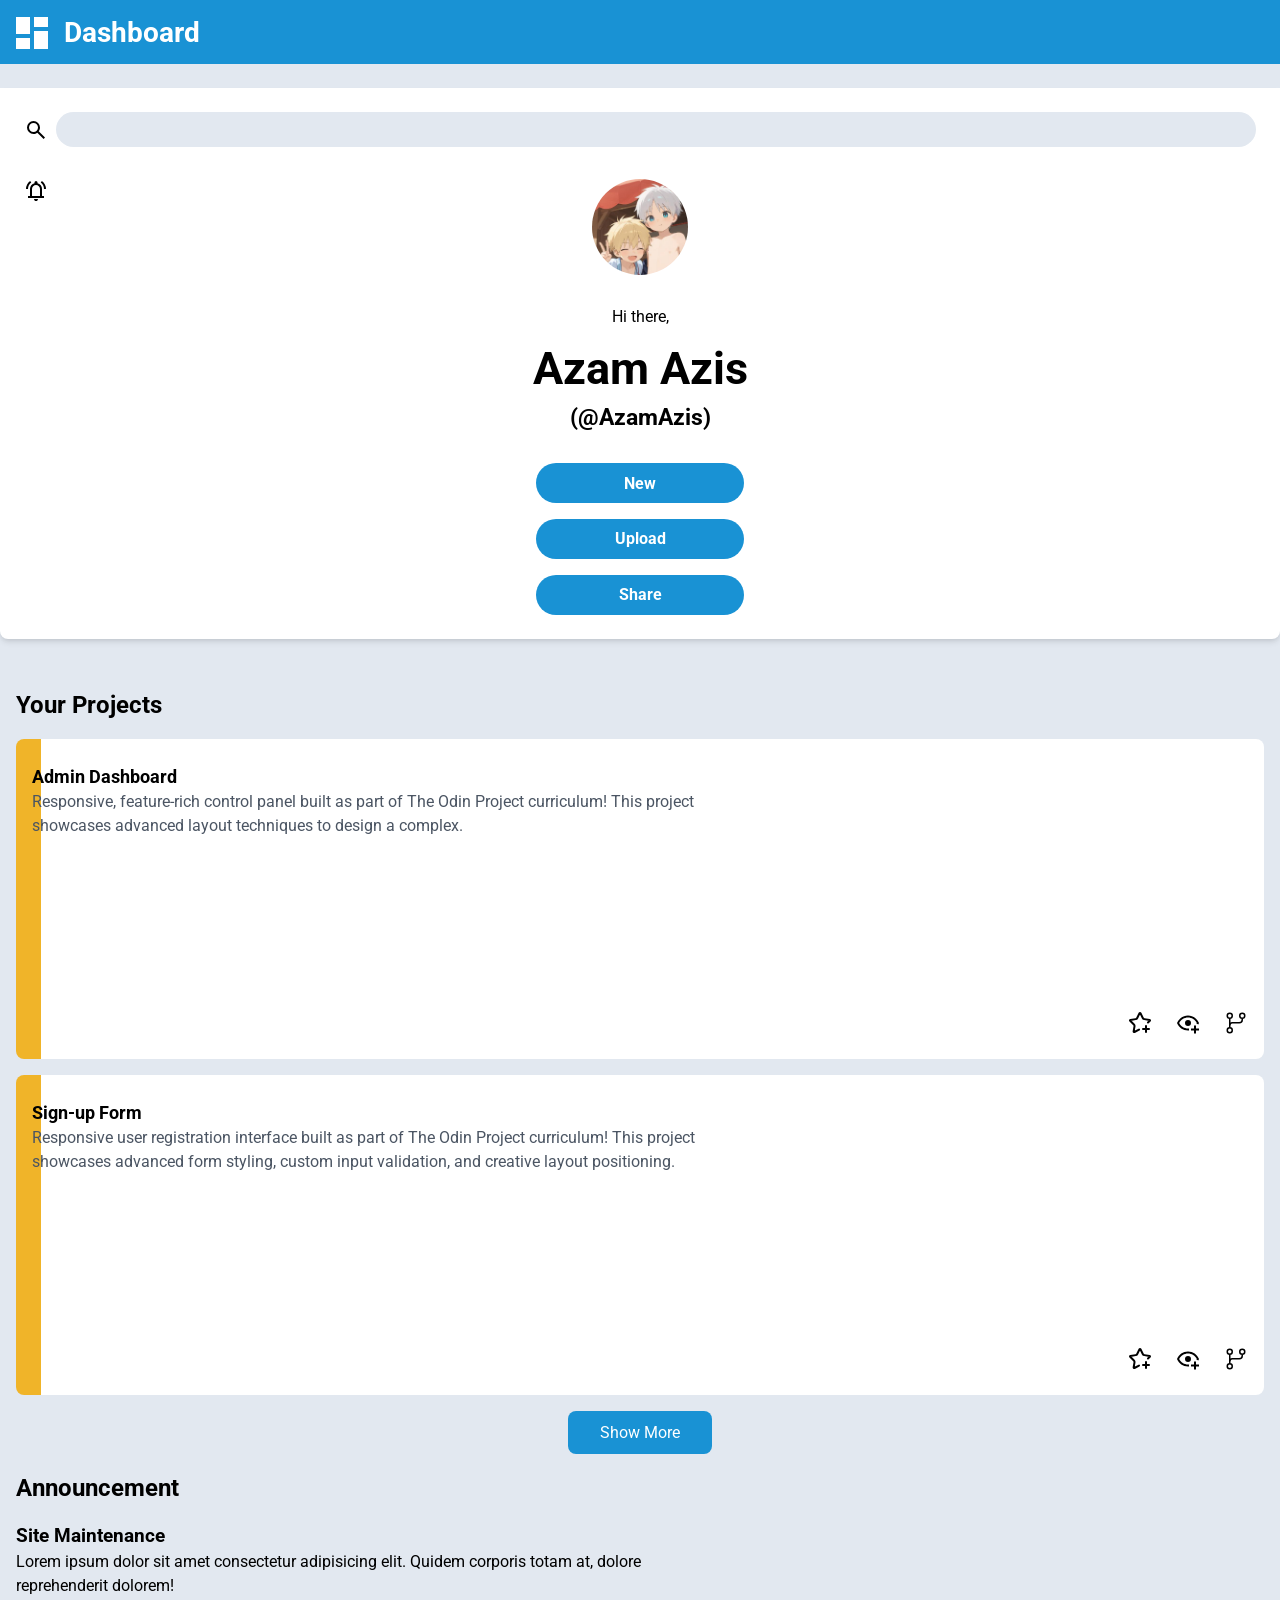
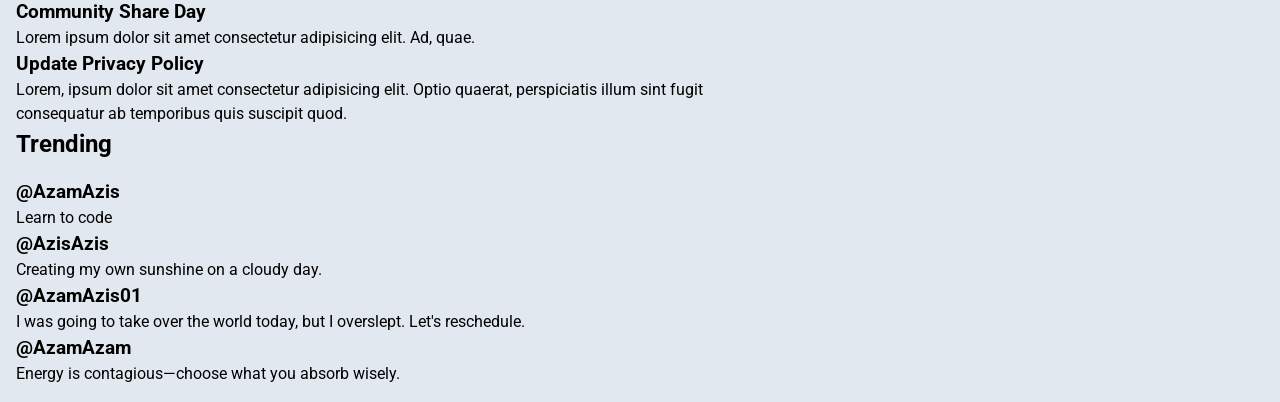
==== index.html @ 78038185 "add some styles to icons" ====
<!DOCTYPE html>
<html lang="en">
<head>
	<meta charset="UTF-8">
	<meta name="viewport" content="width=device-width, initial-scale=1.0" />
	<meta name="robots" content="noindex, nofollow">
	<meta name="application-name" content="Admin Dashboard" lang="en">
	<meta name="apple-mobile-web-app-title" content="AD" />
	<meta name="description" content="This is the solution to The Odin Project's Admin Dashboard" />
	<meta name="twitter:title" content="Admin Dashboard" />
	<meta name="twitter:description" content="This is the solution to The Odin Project's Admin Dashboard" />
	<meta name="twitter:image" content="" />
	<meta name="twitter:card" content="summary_large_image">
	<meta property="og:type" content="website" />
	<meta property="og:url" content="">
	<meta property="og:title" content="Admin Dashboard"/>
	<meta property="og:description" content="This is the solution to The Odin Project's Admin Dashboard" />
	<meta property="og:image" content="" />
	<meta property="og:image:height" content="600" />
	<meta property="og:image:width" content="1200" />
	<link rel="icon" type="image/png" href="assets/logo/favicon-96x96.png?v=1" sizes="96x96" />
	<link rel="icon" type="image/svg+xml" href="assets/logo/favicon.svg?v=1" />
	<link rel="shortcut icon" href="assets/logo/favicon.ico?v=1" />
	<link rel="apple-touch-icon" sizes="180x180" href="assets/logo/apple-touch-icon.png" />
	<link rel="manifest" href="assets/logo/site.webmanifest" />
	<link rel="stylesheet" href="assets/css/styles.css">
	<script src="assets/js/script.js" defer></script>
</head>
<body>
	<div class="sidebar-opener">
		<button
			class="btn dashboard"
			type="button"
			aria-label="dashboard switch"
			aria-description="Click this button to open the dashboard menu. Click again to close."
		>
		<div class="btn square-container" type="button">
			<div class="square" aria-hidden="true"></div>
			<div class="square" aria-hidden="true"></div>
			<div class="square" aria-hidden="true"></div>
			<div class="square" aria-hidden="true"></div>
		</div>
			<h2 class="__title">Dashboard</h2>
		</button>
	</div>
	<aside class="sidebar">
		<nav class="nav-container">
			<ul class="navigation" aria-label="navigation menu">
				<li class="menu"><a class="__link" href="/">Home</a></li>
				<li class="menu"><a class="__link" href="/">Profile</a></li>
				<li class="menu"><a class="__link" href="/">Messages</a></li>
				<li class="menu"><a class="__link" href="/">History</a></li>
				<li class="menu"><a class="__link" href="/">Tasks</a></li>
				<li class="menu"><a class="__link" href="/">Communities</a></li>
			</ul>
			<ul class="permission" aria-label="permission settings">
				<li class="menu"><a class="__link" href="/">Settings</a></li>
				<li class="menu"><a class="__link" href="/">Support</a></li>
				<li class="menu"><a class="__link" href="/">Privacy</a></li>
			</ul>
		</nav>
	</aside>
	<header class="header-container">
		<search class="search">
			<form class="__container" action="#" method="get">
				<button class="btn __btn" type="submit">
					<img class="__icon" src="assets/img/search.svg" alt="Search button" />
				</button>
				<input class="__box" type="search" inputmode="search" spellcheck="false" />
				<button class="btn __delete" type="button">
					<img
						class="__icon"
						src="assets/img/close.svg"
						alt="Delete search keywords button"
					>
				</button>
			</form>
		</search>
		<button class="btn notification" type="button">
			<img
				class="__icon"
				src="assets/img/notification.svg"
				alt="notification"
			/>
		</button>
		<div class="profile">
			<img
				class="__picture"
				src="assets/img/profile-picture.jpg"
				alt="Profile"
			/>
			<p class="__name">
				<a
					class="__link"
					href="https://github.com/AzamAzis"
					rel="noopener noreferrer"
					target="_blank"
				>
					Azam Azis
				</a>
			</p>
		</div>
		<div class="user">
			<img class="__picture" src="assets/img/profile-picture.jpg" alt="Profile" />
			<div class="__greeting">
				<p class="__para">Hi there,</p>
				<h1 class="name __name">Azam Azis <span class="__username">(@AzamAzis)</span></h1>
			</div>
			<button class="btn __btn" type="button">New</button>
			<button class="btn __btn" type="button">Upload</button>
			<button class="btn __btn" type="button">Share</button>
		</div>
	</header>
	<main class="main-container">
		<h2 class="title">Your Projects</h2>
		<ul class="projects">
			<li class="__card">
				<h3 class="__title">Admin Dashboard</h3>
				<p class="__introduction">
					Responsive, feature-rich control panel built as part of The Odin Project
					curriculum! This project showcases advanced layout techniques to design a
					complex.
				</p>
				<div class="icons">
					<button class="btn __icon favorite" type="button">
						<img
							class="icon star-plus"
							src="assets/img/star-plus.svg"
							alt="Add to favorite."
						/>
					</button>
					<button class="btn __icon watch-list" type="button">
						<img class="icon eye-plus" src="assets/img/eye-plus.svg" alt="Watch list." />
					</button>
					<button class="btn __icon" type="button">
						<img class="icon" src="assets/img/git-branch.svg" alt="Git branch." />
					</button>
				</div>
			</li>
			<li class="__card">
				<h3 class="__title">Sign-up Form</h3>
				<p class="__introduction">
					Responsive user registration interface built as part of The Odin Project
					curriculum! This project showcases advanced form styling, custom input
					validation, and creative layout positioning.
				</p>
				<div class="icons">
					<button class="btn __icon favorite" type="button" aria-label="Add to favorite.">
						<img
							class="icon star-plus"
							src="assets/img/star-plus.svg"
							alt="Add to favorite."
						/>
					</button>
					<button class="btn __icon watch-list" type="button">
						<img class="icon eye-plus" src="assets/img/eye-plus.svg" alt="Watch list." />
					</button>
					<button class="btn __icon" type="button">
						<img class="icon" src="assets/img/git-branch.svg" alt="Git branch." />
					</button>
				</div>
			</li>
			<li class="__card">
				<h3 class="__title">Calculator</h3>
				<p class="__introduction">
					A fully functional, interactive web calculator built as part of The Odin Project
					curriculum! This project showcases dynamic state management, event handling,
					and real-time DOM updates
				</p>
				<div class="icons">
					<button class="btn __icon favorite" type="button" aria-label="Add to favorite.">
						<img
							class="icon star-plus"
							src="assets/img/star-plus.svg"
							alt="Add to favorite."
						/>
					</button>
					<button class="btn __icon watch-list" type="button">
						<img class="icon eye-plus" src="assets/img/eye-plus.svg" alt="Watch list." />
					</button>
					<button class="btn __icon" type="button">
						<img class="icon" src="assets/img/git-branch.svg" alt="Git branch." />
					</button>
				</div>
			</li>
			<li class="__card">
				<h3 class="__title">Rock Paper Scissors</h3>
				<p class="__introduction">
					a classic hand game brought to life with interactive JavaScript! This project
					is a beginner-friendly web application designed to demonstrate fundamental
					programming concepts through a fun, nostalgic game.
				</p>
				<div class="icons">
					<button class="btn __icon favorite" type="button" aria-label="Add to favorite.">
						<img
							class="icon star-plus"
							src="assets/img/star-plus.svg"
							alt="Add to favorite."
						/>
					</button>
					<button class="btn __icon watch-list" type="button">
						<img class="icon eye-plus" src="assets/img/eye-plus.svg" alt="Watch list." />
					</button>
					<button class="btn __icon" type="button">
						<img class="icon" src="assets/img/git-branch.svg" alt="Git branch." />
					</button>
				</div>
			</li>
			<li class="__card">
				<h3 class="__title">Recipes</h3>
				<p class="__introduction">
					This project showcases foundational HTML and CSS skills by creating a clean,
					multi-page recipe website.
				</p>
				<div class="icons">
					<button class="btn __icon favorite" type="button" aria-label="Add to favorite.">
						<img
							class="icon star-plus"
							src="assets/img/star-plus.svg"
							alt="Add to favorite."
						/>
					</button>
					<button class="btn __icon watch-list" type="button">
						<img class="icon eye-plus" src="assets/img/eye-plus.svg" alt="Watch list." />
					</button>
					<button class="btn __icon" type="button">
						<img class="icon" src="assets/img/git-branch.svg" alt="Git branch." />
					</button>
				</div>
			</li>
			<li class="__card">
				<h3 class="__title">Landing Page</h3>
				<p class="__introduction">
					This project showcases foundational HTML and CSS skills by creating a clean
					landing page.
				</p>
				<div class="icons">
					<button class="btn __icon favorite" type="button" aria-label="Add to favorite.">
						<img
							class="icon star-plus"
							src="assets/img/star-plus.svg"
							alt="Add to favorite."
						/>
					</button>
					<button class="btn __icon watch-list" type="button">
						<img class="icon eye-plus" src="assets/img/eye-plus.svg" alt="Watch list." />
					</button>
					<button class="btn __icon" type="button">
						<img class="icon" src="assets/img/git-branch.svg" alt="Git branch." />
					</button>
				</div>
			</li>
		</ul>
		<button class="btn show-more show-project" type="button">Show More</button>
		<h2 class="title">Announcement</h2>
		<ul class="announcements-container">
			<li class="announcement">
				<h3 class="announcement__title">Site Maintenance</h3>
				<p class="announcement__detail">
					Lorem ipsum dolor sit amet consectetur adipisicing elit. Quidem corporis totam
					at, dolore reprehenderit dolorem!
				</p>
			</li>
			<li class="announcement">
				<h3 class="announcement__title">Community Share Day</h3>
				<p class="announcement__detail">
					Lorem ipsum dolor sit amet consectetur adipisicing elit. Ad, quae.
				</p>
			</li>
			<li class="announcement">
				<h3 class="announcement__title">Update Privacy Policy</h3>
				<p class="announcement__detail">
					Lorem, ipsum dolor sit amet consectetur adipisicing elit. Optio quaerat,
					perspiciatis illum sint fugit consequatur ab temporibus quis suscipit quod.
				</p>
			</li>
		</ul>
		<h2 class="title">Trending</h2>
		<ul class="trends-container">
			<li class="trend">
				<h3 class="username">
					<a
						href="https://github.com/AzamAzis"
						rel="noopener noreferrer"
						target="_blank"
					>
						@AzamAzis
					</a>
				</h3>
				<p class="status">Learn to code</p>
			</li>
			<li class="trend">
				<h3 class="username"><a href="/">@AzisAzis</a></h3>
				<p class="status">Creating my own sunshine on a cloudy day.</p>
			</li>
			<li class="trend">
				<h3 class="username">
					<a
						href="https://x.com/AzamAzis01"
						rel="noopener noreferrer"
						target="_blank"
					>
						@AzamAzis01
					</a>
				</h3>
				<p class="status">
					I was going to take over the world today, but I overslept. Let's reschedule.
				</p>
			</li>
			<li class="trend">
				<h3 class="username"><a href="/">@AzamAzam</a></h3>
				<p class="status">Energy is contagious—choose what you absorb wisely.</p>
			</li>
		</ul>
	</main>
</body>
</html>
---- assets/css/styles.css ----
@import "reset.css";

body {
	position: relative;
	background-color: var(--clr-background);
	min-height: 100dvh;
	font: var(--fs-base) / 1.5 "Roboto", sans-serif;
	color: var(--clr-text-main);

	&.__open {
		overflow: hidden;
	}
}

.btn {
	font-size: 1rem;
}

.btn:focus-visible {
	outline: 1px solid var(--clr-primary);
}

/* ||ICONS */
.icons {
	display: flex;
	gap: var(--space-lg);
	justify-content: flex-end;
	margin-block-start: var(--space-xl);
}

.__icon {
	min-height: var(--space-lg);
	min-width: var(--space-lg);
}

/* ||Dashboard Menu Opener */
.square-container {
	display: grid;
	gap: var(--space-xs);
	grid-template-areas:
		"square_1 square_2"
		"square_1 square_2"
		"square_1 square_3"
		"square_4 square_3"
		"square_4 square_3"
	;
	height: var(--space-xl);
	width: var(--space-xl);
}

.square {
	background-color: var(--clr-surface);

	&:nth-child(1) {
		grid-area: square_1;
	}

	&:nth-child(2) {
		grid-area: square_2;
	}

&:nth-child(3) {
		grid-area: square_3;
	}

	&:nth-child(4) {
		grid-area: square_4;
	}
}

/* ||SIDEBAR */
.sidebar-opener {
	position: relative;
	z-index: 99;
	background-color: var(--clr-primary);
	height: calc(var(--space-xl) * 2);
	padding: var(--space-md);
}

.sidebar {
	position: absolute;
	z-index: 9;
	background-color: var(--clr-primary);
	height: 100dvh;
	padding-block: calc(var(--space-xl) * 1.15) 0;
	padding-inline: var(--space-lg);
	width: 100%;
	transform: translateY(-100%);
	visibility: hidden;
	will-change: transform, visibility;
	transition: all 0.5s ease-in;

	&.__open {
		transform: translateY(0);
		visibility: visible;
	}
}

.menu__link {
	color: var(--clr-text-light);
	font-weight: bold;
}

.dashboard {
	display: flex;
	align-items: center;
	gap: var(--space-md);

	&:focus-visible {
		outline: 1px dashed var(--clr-surface);
		outline-offset: var(--space-xs);
	}

	& .__title {
	color: var(--clr-text-light);
	font-size: clamp(var(--fs-md), calc(0.898rem + 1.136vw), var(--fs-xl));
	user-select: none;
	cursor: pointer;
}
}

.menu {
	position: relative;
	padding-block: 0.25rem;
	padding-inline: calc(var(--space-xl) * 1.5) 0;
	user-select: none;
	cursor: pointer;

	&:not(:last-child) {
		margin-block-end: var(--space-sm);
	}

	&::before {
		content: "";
		position: absolute;
		inset-inline-start: 0;
		inset-block-start: 50%;
		display: block;
		background-position: center;
		background-repeat: no-repeat;
		background-size: 95%;
		height: clamp(1.25rem, calc(0.909rem + 1.705vw), 1.563rem);
		width: clamp(1.25rem, calc(0.909rem + 1.705vw), 1.563rem);
		transform: translateY(-50%);
	}

	& .__link {
		color: var(--clr-text-light);
		font-size: clamp(var(--fs-md), calc(0.989rem + 0.682vw), var(--fs-lg));
	}
}



.menu,
.btn {
	-webkit-tap-highlight-color: transparent;
}

.navigation {
	margin-block-end: calc(var(--space-xl) * 1.15);

	& .menu:nth-child(1)::before {
		background-image: url("../img/home.svg");
	}

	& .menu:nth-child(2)::before {
		background-image: url("../img/profile.svg");
	}

	& .menu:nth-child(3)::before {
		background-image: url("../img/messages.svg");
	}

	& .menu:nth-child(4)::before {
		background-image: url("../img/history.svg");
	}

	& .menu:nth-child(5)::before {
		background-image: url("../img/tasks.svg");
	}

	& .menu:nth-child(6)::before {
		background-image: url("../img/communities.svg");
	}
}

.permission {
	& .menu:nth-child(1)::before {
		background-image: url("../img/settings.svg");
	}

	& .menu:nth-child(2)::before {
		background-image: url("../img/support.svg");
	}

	& .menu:nth-child(3)::before {
		background-image: url("../img/privacy.svg");
	}
}

/* ||HEADER */
.header-container {
	background-color: var(--clr-surface);
	border-end-end-radius: var(--radius-sm);
	border-end-start-radius: var(--radius-sm);
	margin-block: var(--space-lg) var(--space-xl);
	padding: var(--space-lg);
	box-shadow: var(--shadow-card);
}

.search {
	margin-block-end: var(--space-xl);
	& .__container {
		position: relative;
		display: flex;
		align-items: center;
		gap: var(--space-sm);
	}

	& .__btn:focus-visible {
		border-radius: 50%;
		outline: 1px dashed var(--clr-primary);
		outline-offset: var(--space-xs);
	}

	& .__delete {
		position: absolute;
		inset-inline-end: 0;
		inset-block-start: 50%;
		margin-inline-end: var(--space-md);
		opacity: 0;
		transform: translateY(-50%);
		will-change: opacity;
		transition: opacity 0.2s ease-in;
	}

	& .__delete:focus-visible {
		border-radius: 50%;
		opacity: 1;
		outline: 1px dashed var(--clr-primary);
		outline-offset: var(--space-xs);
	}

	& .__box {
		background-color: var(--clr-search-bg);
		border: none;
		border-radius: 3.13rem;
		padding-block: var(--space-sm);
		padding-inline: var(--space-md) calc(var(--space-xl) * 1.25);
		width: 100%;
		font: var(--fs-base) / 0.5rem "Roboto", sans-serif;
	}

	& .__box::-webkit-search-cancel-button {
		display: none;
	}

	& .__box:focus-visible {
		outline: 1px solid var(--clr-primary);
	}

	& .__visible {
		opacity: 1;
	}
}

.notification {
	position: absolute;
	inset: auto;
}

.notification:focus-visible {
	border-radius: 50%;
	outline-offset: var(--space-xs);
	outline-style: dashed;
}

.profile {
	display: none;
}

.user {
	display: grid;
	gap: var(--space-md);
	grid-auto-flow: row;
	grid-auto-rows: min-content;
	grid-template-columns: 1fr;
	justify-items: center;

	& .__picture {
		border-radius: 50%;
		height: calc(var(--space-xl) * 3);
		margin-block-end: var(--space-md);
		width: calc(var(--space-xl) * 3);
	}

	& .__greeting {
		margin-block-end: var(--space-md);
		line-height: 1.2;
	}

	& .__para,
	& .__name {
		text-align: center;
	}

	& .__name {
		margin-block-start: var(--space-md);
		font-size: clamp(1.50rem, calc(1.023rem + 2.386vw), 2.81rem);
	}

	& .__username {
		display: block;
		margin-block-start: var(--space-sm);
		font-size: clamp(0.88rem, calc(0.682rem + 0.966vw), 1.41rem);
	}

	& .__btn {
		justify-self: stretch;
		background-color: var(--clr-primary);
		border-radius: var(--radius-pill);
		margin-inline: auto;
		padding-block: 0.65em;
		width: min(50%, 13em);
		color: var(--clr-text-light);
		font-weight: bold;
	}

	& .__btn:focus-visible {
		outline-offset: var(--space-xs);
	}

	@media (hover: hover) {
	& .__btn:hover {
		background-color: #1992d4e2;
		}
	}

	& .__btn:active {
		background-color: #1575aa;
	}
}
.main-container {
	padding: var(--space-md);
}

/* ||PROJECTS */
.title {
	margin-block-end: var(--space-md);
	font-size: var(--fs-lg);
}

.projects {
	display: grid;
	gap: var(--space-md);
	overflow: hidden;

	/* !!TEST */
	max-height: calc(40em + var(--space-md));

	& .__title {
		font-size: var(--fs-md);
	}

	& .__introduction {
		color: var(--clr-text-muted);
	}

	& .__card {
		display: grid;
		grid-template-columns: 1fr;
		grid-template-rows: min-content repeat(2, 1fr);
		background-image:
			linear-gradient(
				to right,
				var(--clr-accent) 2%,
				var(--clr-surface) 2%
			);
		border-radius: var(--radius-sm);
		height: 20em;
		padding-block: var(--space-lg);
		padding-inline: var(--space-md);
	}

	& .__icon {
		align-self: end;
	}

	& .__icon:focus-visible {
		border-radius: 50%;
		outline-offset: var(--space-xs);
		outline-style: dashed;
	}
}

.show-more {
	display: block;
	background-color: var(--clr-primary);
	border-radius: var(--radius-sm);
	margin-block: var(--space-md);
	margin-inline: auto;
	padding-block: 0.75em;
	padding-inline: var(--space-xl);
	color: var(--clr-text-light);
}

.show-more:focus-visible {
	outline-offset: var(--space-xs);
}

@media (hover: hover) {
	.show-more:hover {
		background-color: #1992d4e2;
	}
}

.show-more:active {
	background-color: #1575aa;
}

/* ||UTILITIES */
.hidden {
	display: none;
}
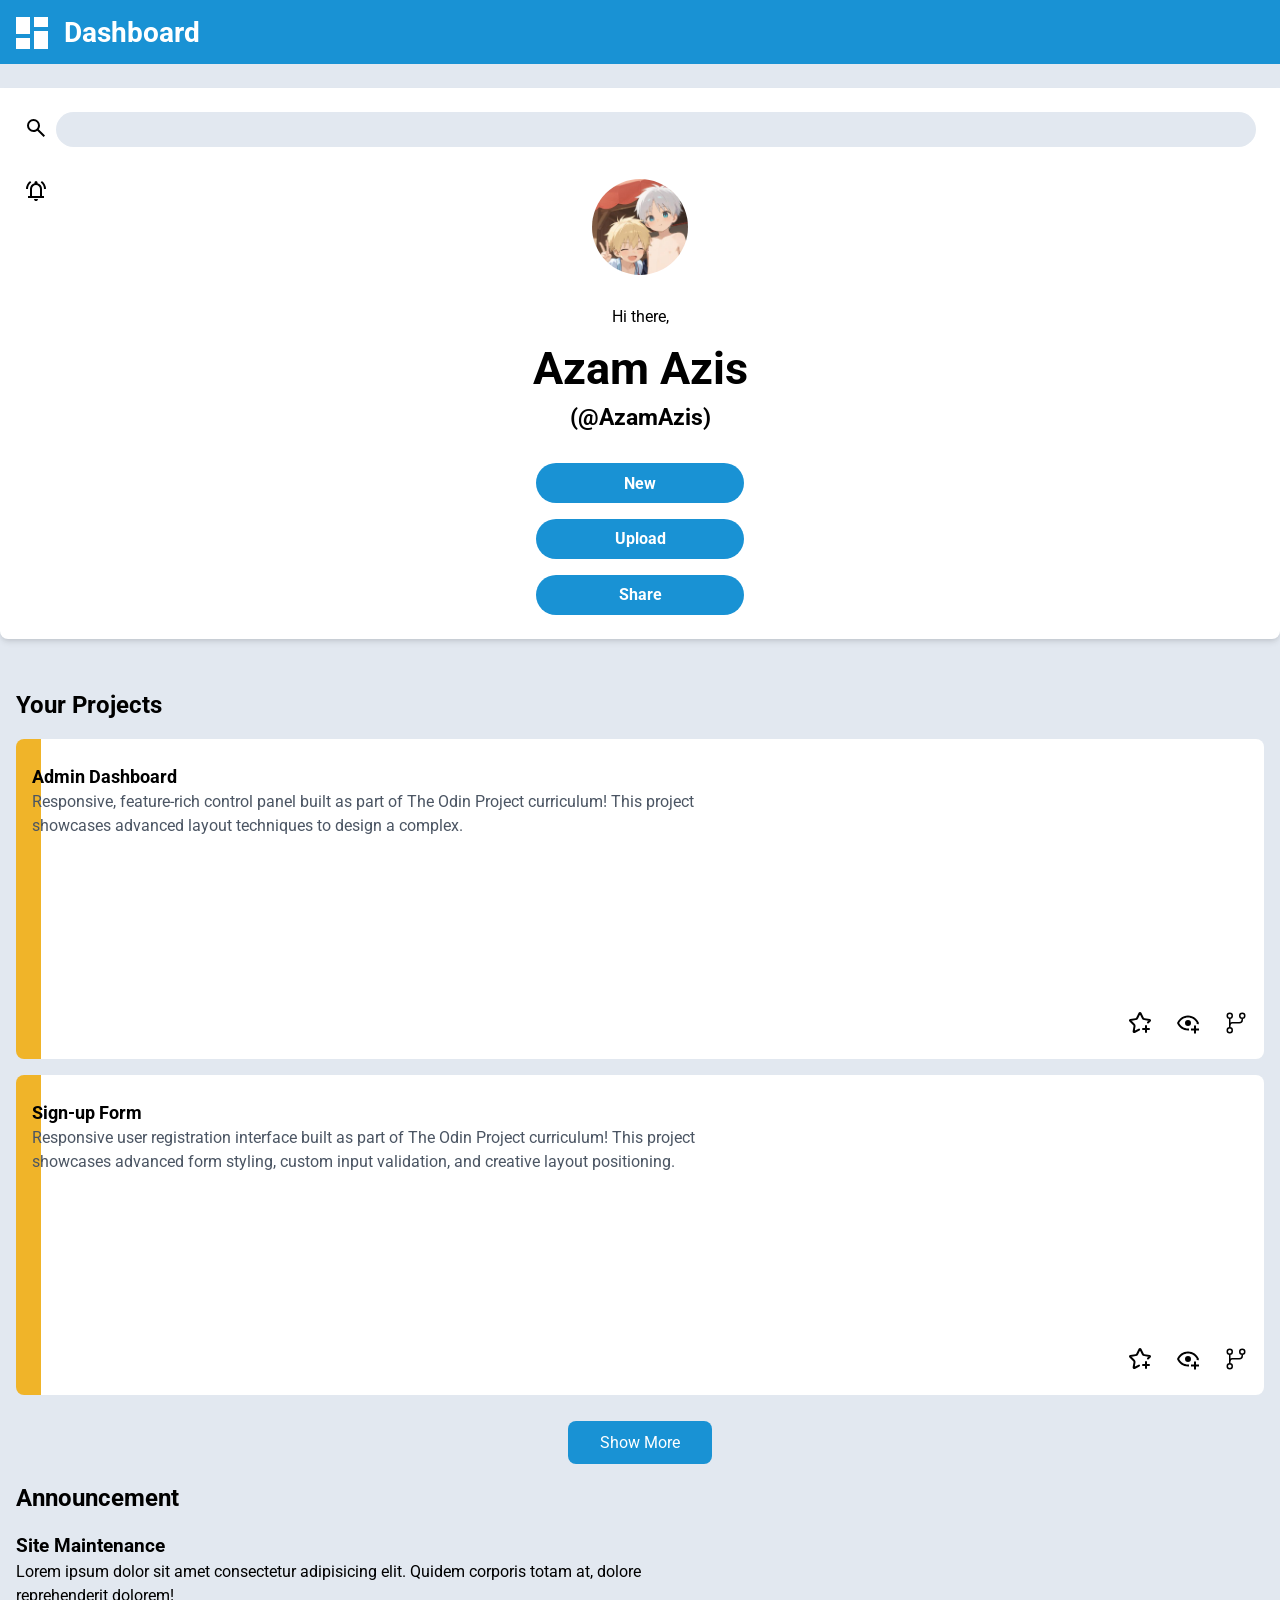
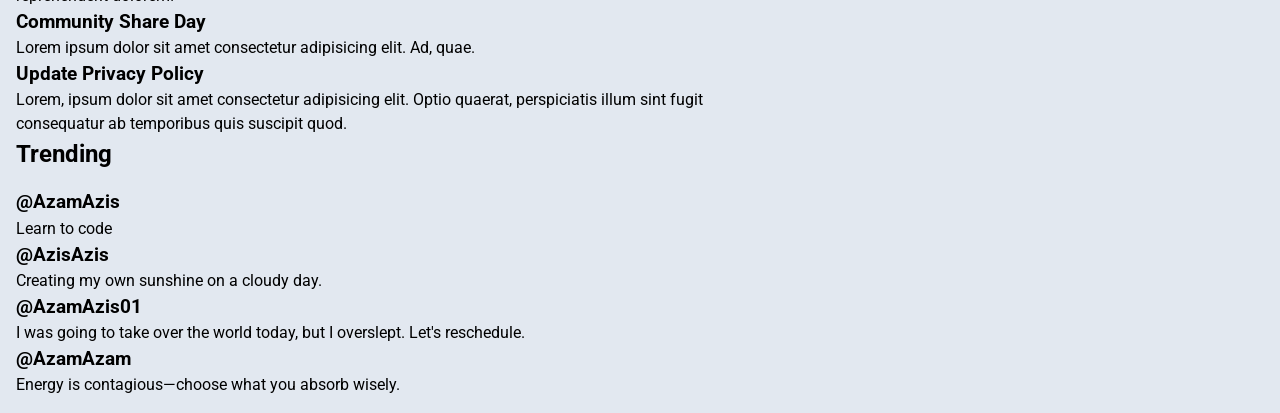
==== commit 45f19531: "feat: add show more" ====
--- a/index.html
+++ b/index.html
@@ -132,9 +132,13 @@
 					<button class="btn __icon watch-list" type="button">
 						<img class="icon eye-plus" src="assets/img/eye-plus.svg" alt="Watch list." />
 					</button>
-					<button class="btn __icon" type="button">
+					<a
+						class="btn __icon __link"
+						href="https://github.com/AzamAzis/Project_Admin-Dashboard__TheOdinProject"
+						target="_blank"
+					>
 						<img class="icon" src="assets/img/git-branch.svg" alt="Git branch." />
-					</button>
+					</a>
 				</div>
 			</li>
 			<li class="__card">
@@ -155,9 +159,13 @@
 					<button class="btn __icon watch-list" type="button">
 						<img class="icon eye-plus" src="assets/img/eye-plus.svg" alt="Watch list." />
 					</button>
-					<button class="btn __icon" type="button">
+					<a
+						class="btn __icon __link"
+						href="https://github.com/AzamAzis/Project-Sign-up-Form"
+						target="_blank"
+					>
 						<img class="icon" src="assets/img/git-branch.svg" alt="Git branch." />
-					</button>
+					</a>
 				</div>
 			</li>
 			<li class="__card">
@@ -178,9 +186,13 @@
 					<button class="btn __icon watch-list" type="button">
 						<img class="icon eye-plus" src="assets/img/eye-plus.svg" alt="Watch list." />
 					</button>
-					<button class="btn __icon" type="button">
+					<a
+						class="btn __icon __link"
+						href="https://github.com/AzamAzis/Odin_Project-Calculator"
+						target="_blank"
+					>
 						<img class="icon" src="assets/img/git-branch.svg" alt="Git branch." />
-					</button>
+					</a>
 				</div>
 			</li>
 			<li class="__card">
@@ -201,9 +213,13 @@
 					<button class="btn __icon watch-list" type="button">
 						<img class="icon eye-plus" src="assets/img/eye-plus.svg" alt="Watch list." />
 					</button>
-					<button class="btn __icon" type="button">
-						<img class="icon" src="assets/img/git-branch.svg" alt="Git branch." />
-					</button>
+						<a
+							class="btn __icon __link"
+							href="https://github.com/AzamAzis/Rock_Paper_Scissors"
+							target="_blank"
+						>
+							<img class="icon" src="assets/img/git-branch.svg" alt="Git branch." />
+						</a>
 				</div>
 			</li>
 			<li class="__card">
@@ -223,9 +239,13 @@
 					<button class="btn __icon watch-list" type="button">
 						<img class="icon eye-plus" src="assets/img/eye-plus.svg" alt="Watch list." />
 					</button>
-					<button class="btn __icon" type="button">
-						<img class="icon" src="assets/img/git-branch.svg" alt="Git branch." />
-					</button>
+						<a
+							class="btn __icon __link"
+							href="https://github.com/AzamAzis/odin-recipes"
+							target="_blank"
+						>
+							<img class="icon" src="assets/img/git-branch.svg" alt="Git branch." />
+						</a>
 				</div>
 			</li>
 			<li class="__card">
@@ -245,40 +265,44 @@
 					<button class="btn __icon watch-list" type="button">
 						<img class="icon eye-plus" src="assets/img/eye-plus.svg" alt="Watch list." />
 					</button>
-					<button class="btn __icon" type="button">
-						<img class="icon" src="assets/img/git-branch.svg" alt="Git branch." />
-					</button>
+						<a
+							class="btn __icon __link"
+							href="https://github.com/AzamAzis/flexbox-landing-page"
+							target="_blank"
+						>
+							<img class="icon" src="assets/img/git-branch.svg" alt="Git branch." />
+						</a>
 				</div>
 			</li>
 		</ul>
 		<button class="btn show-more show-project" type="button">Show More</button>
 		<h2 class="title">Announcement</h2>
-		<ul class="announcements-container">
-			<li class="announcement">
-				<h3 class="announcement__title">Site Maintenance</h3>
-				<p class="announcement__detail">
+		<ul class="announcements">
+			<li class="__card">
+				<h3 class="__title">Site Maintenance</h3>
+				<p class="__detail">
 					Lorem ipsum dolor sit amet consectetur adipisicing elit. Quidem corporis totam
 					at, dolore reprehenderit dolorem!
 				</p>
 			</li>
-			<li class="announcement">
-				<h3 class="announcement__title">Community Share Day</h3>
-				<p class="announcement__detail">
+			<li class="__card">
+				<h3 class="__title">Community Share Day</h3>
+				<p class="__detail">
 					Lorem ipsum dolor sit amet consectetur adipisicing elit. Ad, quae.
 				</p>
 			</li>
-			<li class="announcement">
-				<h3 class="announcement__title">Update Privacy Policy</h3>
-				<p class="announcement__detail">
+			<li class="__card">
+				<h3 class="__title">Update Privacy Policy</h3>
+				<p class="__detail">
 					Lorem, ipsum dolor sit amet consectetur adipisicing elit. Optio quaerat,
 					perspiciatis illum sint fugit consequatur ab temporibus quis suscipit quod.
 				</p>
 			</li>
 		</ul>
 		<h2 class="title">Trending</h2>
-		<ul class="trends-container">
-			<li class="trend">
-				<h3 class="username">
+		<ul class="trends">
+			<li class="__card">
+				<h3 class="__username">
 					<a
 						href="https://github.com/AzamAzis"
 						rel="noopener noreferrer"
@@ -287,14 +311,14 @@
 						@AzamAzis
 					</a>
 				</h3>
-				<p class="status">Learn to code</p>
-			</li>
-			<li class="trend">
-				<h3 class="username"><a href="/">@AzisAzis</a></h3>
+				<p class="__status">Learn to code</p>
+			</li>
+			<li class="__card">
+				<h3 class="__username"><a href="/">@AzisAzis</a></h3>
 				<p class="status">Creating my own sunshine on a cloudy day.</p>
 			</li>
-			<li class="trend">
-				<h3 class="username">
+			<li class="__card">
+				<h3 class="__username">
 					<a
 						href="https://x.com/AzamAzis01"
 						rel="noopener noreferrer"
@@ -303,13 +327,13 @@
 						@AzamAzis01
 					</a>
 				</h3>
-				<p class="status">
+				<p class="__status">
 					I was going to take over the world today, but I overslept. Let's reschedule.
 				</p>
 			</li>
-			<li class="trend">
-				<h3 class="username"><a href="/">@AzamAzam</a></h3>
-				<p class="status">Energy is contagious—choose what you absorb wisely.</p>
+			<li class="__card">
+				<h3 class="__username"><a href="/">@AzamAzam</a></h3>
+				<p class="__status">Energy is contagious—choose what you absorb wisely.</p>
 			</li>
 		</ul>
 	</main>
--- a/assets/css/styles.css
+++ b/assets/css/styles.css
@@ -14,6 +14,7 @@
 
 .btn {
 	font-size: 1rem;
+	user-select: none;
 }
 
 .btn:focus-visible {
@@ -29,6 +30,7 @@
 }
 
 .__icon {
+	display: inline-block;
 	min-height: var(--space-lg);
 	min-width: var(--space-lg);
 }
@@ -354,10 +356,12 @@
 .projects {
 	display: grid;
 	gap: var(--space-md);
+	grid-template-columns: 1fr;
+	grid-auto-rows: 20em;
 	overflow: hidden;
-
-	/* !!TEST */
-	max-height: calc(40em + var(--space-md));
+	scroll-margin-block-start: var(--space-md);
+	will-change: height;
+	transition: height 0.5s ease-in-out;
 
 	& .__title {
 		font-size: var(--fs-md);
@@ -378,7 +382,6 @@
 				var(--clr-surface) 2%
 			);
 		border-radius: var(--radius-sm);
-		height: 20em;
 		padding-block: var(--space-lg);
 		padding-inline: var(--space-md);
 	}
@@ -420,6 +423,9 @@
 }
 
 /* ||UTILITIES */
-.hidden {
-	display: none;
+.projects {
+
+	& .__hidden {
+		display: none;
+	}
 }
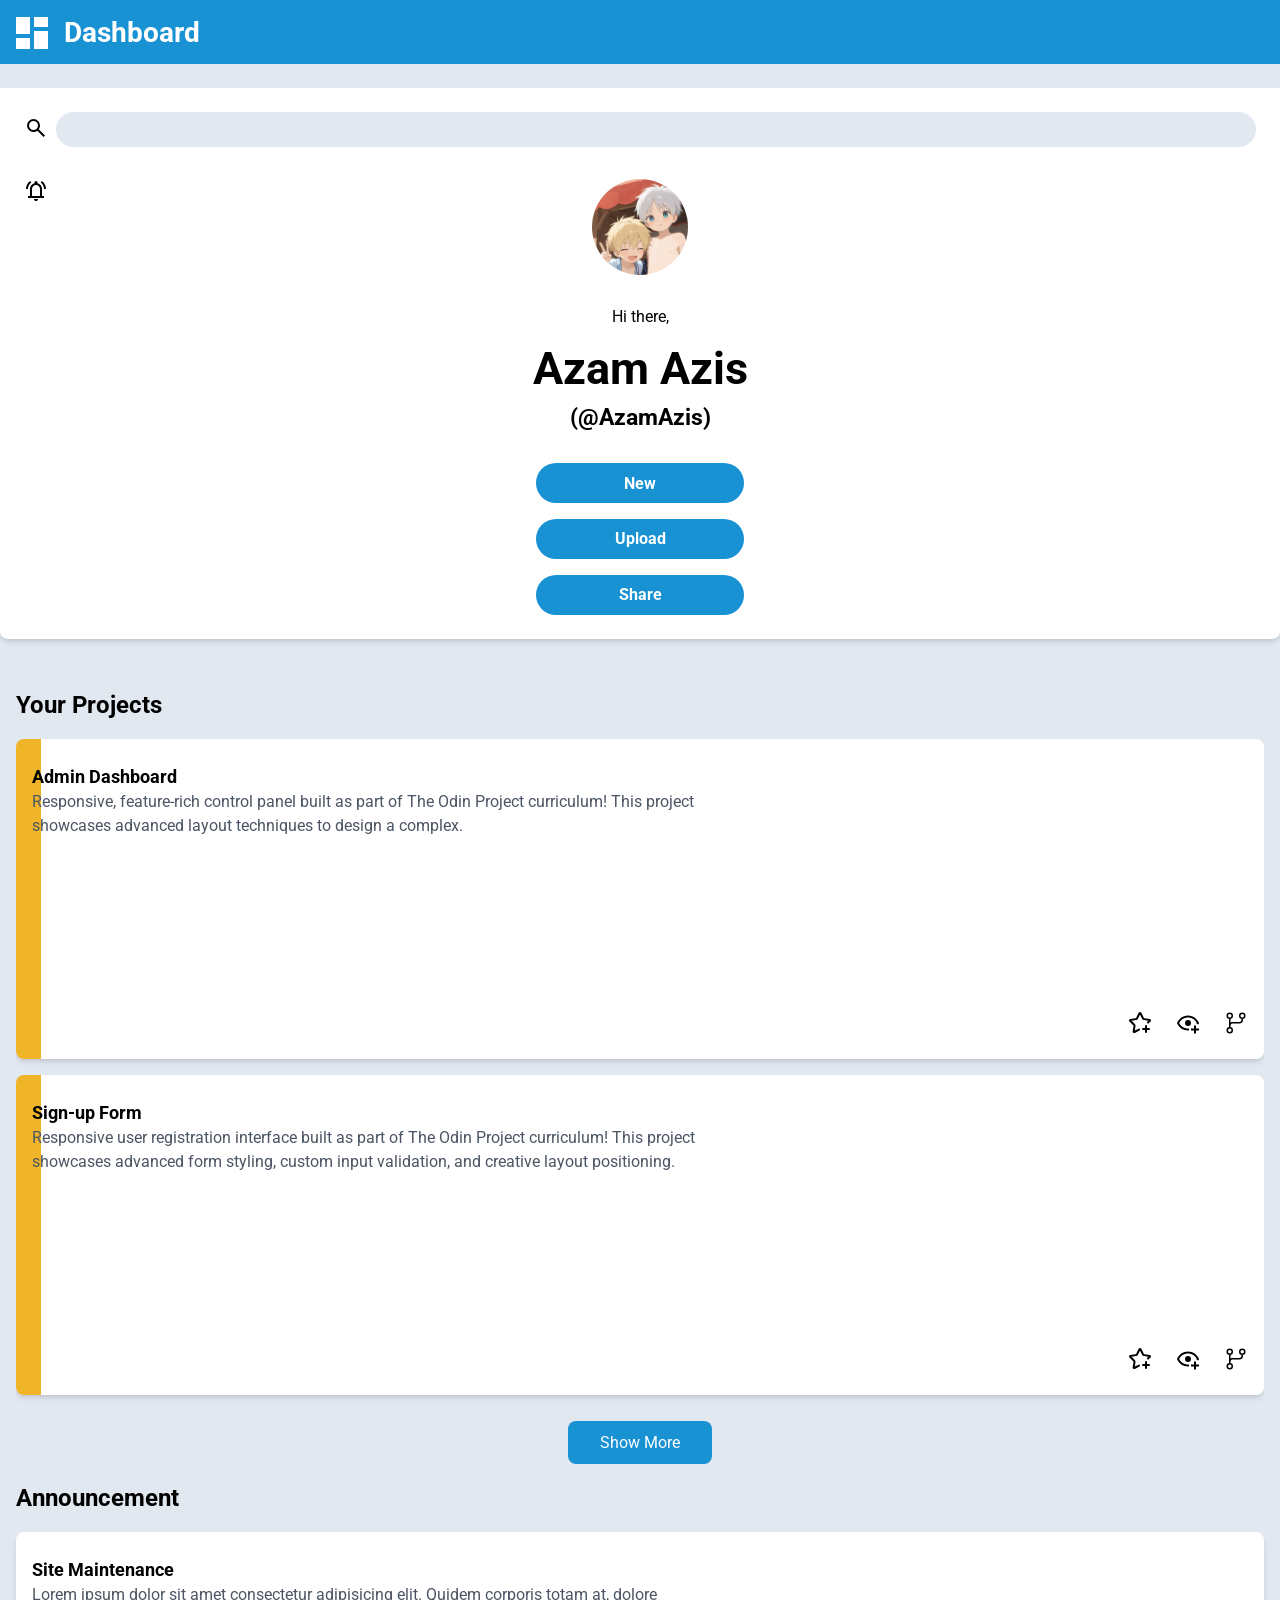
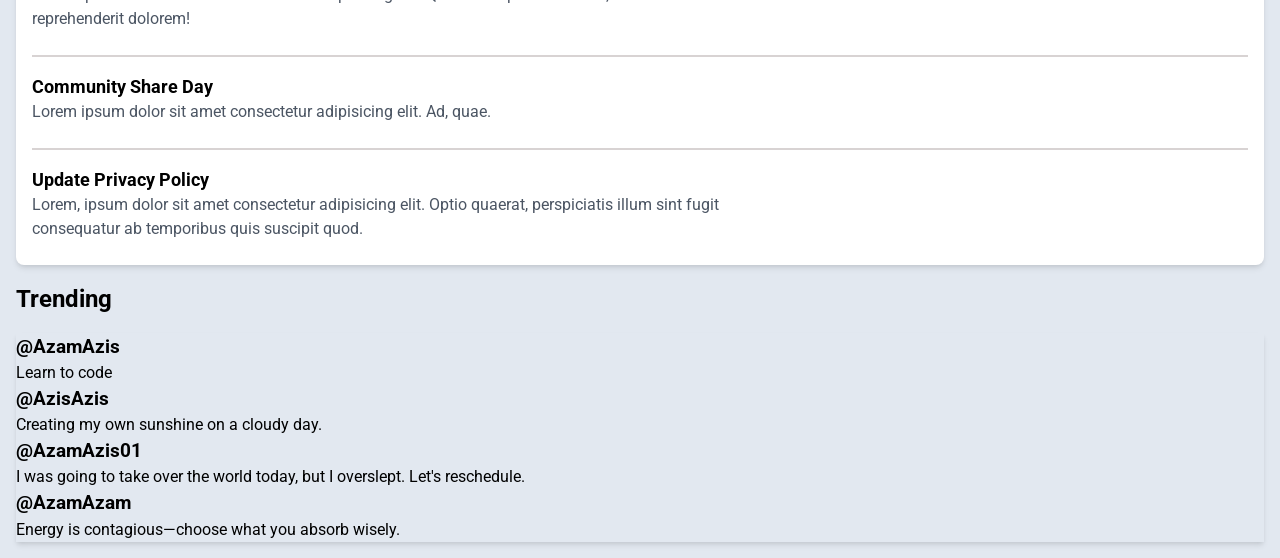
==== commit 3d395dcc: "feat: add some style to projects and announcement" ====
--- a/index.html
+++ b/index.html
@@ -277,21 +277,21 @@
 		</ul>
 		<button class="btn show-more show-project" type="button">Show More</button>
 		<h2 class="title">Announcement</h2>
-		<ul class="announcements">
-			<li class="__card">
+		<ul class="announcements __card">
+			<li class="__container">
 				<h3 class="__title">Site Maintenance</h3>
 				<p class="__detail">
 					Lorem ipsum dolor sit amet consectetur adipisicing elit. Quidem corporis totam
 					at, dolore reprehenderit dolorem!
 				</p>
 			</li>
-			<li class="__card">
+			<li class="__container">
 				<h3 class="__title">Community Share Day</h3>
 				<p class="__detail">
 					Lorem ipsum dolor sit amet consectetur adipisicing elit. Ad, quae.
 				</p>
 			</li>
-			<li class="__card">
+			<li class="__container">
 				<h3 class="__title">Update Privacy Policy</h3>
 				<p class="__detail">
 					Lorem, ipsum dolor sit amet consectetur adipisicing elit. Optio quaerat,
@@ -300,8 +300,8 @@
 			</li>
 		</ul>
 		<h2 class="title">Trending</h2>
-		<ul class="trends">
-			<li class="__card">
+		<ul class="trends __card">
+			<li class="__container">
 				<h3 class="__username">
 					<a
 						href="https://github.com/AzamAzis"
@@ -313,11 +313,11 @@
 				</h3>
 				<p class="__status">Learn to code</p>
 			</li>
-			<li class="__card">
+			<li class="__container">
 				<h3 class="__username"><a href="/">@AzisAzis</a></h3>
 				<p class="status">Creating my own sunshine on a cloudy day.</p>
 			</li>
-			<li class="__card">
+			<li class="__container">
 				<h3 class="__username">
 					<a
 						href="https://x.com/AzamAzis01"
@@ -331,7 +331,7 @@
 					I was going to take over the world today, but I overslept. Let's reschedule.
 				</p>
 			</li>
-			<li class="__card">
+			<li class="__container">
 				<h3 class="__username"><a href="/">@AzamAzam</a></h3>
 				<p class="__status">Energy is contagious—choose what you absorb wisely.</p>
 			</li>
--- a/assets/css/styles.css
+++ b/assets/css/styles.css
@@ -26,13 +26,17 @@
 	display: flex;
 	gap: var(--space-lg);
 	justify-content: flex-end;
-	margin-block-start: var(--space-xl);
 }
 
 .__icon {
 	display: inline-block;
 	min-height: var(--space-lg);
 	min-width: var(--space-lg);
+}
+
+/* ||CARDS */
+.__card {
+	box-shadow: var(--shadow-card);
 }
 
 /* ||Dashboard Menu Opener */
@@ -363,18 +367,10 @@
 	will-change: height;
 	transition: height 0.5s ease-in-out;
 
-	& .__title {
-		font-size: var(--fs-md);
-	}
-
-	& .__introduction {
-		color: var(--clr-text-muted);
-	}
-
 	& .__card {
 		display: grid;
 		grid-template-columns: 1fr;
-		grid-template-rows: min-content repeat(2, 1fr);
+		grid-template-rows: min-content 2fr 1fr;
 		background-image:
 			linear-gradient(
 				to right,
@@ -386,6 +382,31 @@
 		padding-inline: var(--space-md);
 	}
 
+	& .__card:last-child {
+		margin-bottom: var(--space-md);
+	}
+
+	& .__title {
+		font-size: var(--fs-md);
+	}
+
+	& .__introduction {
+		display: -webkit-box;
+		-webkit-box-orient: vertical;
+		-webkit-line-clamp: 5;
+		line-clamp: 5;
+		text-overflow: ellipsis;
+		height: min-content;
+		overflow: hidden;
+		color: var(--clr-text-muted);
+	}
+
+	@supports (not (line-clamp: vertical)) or (not (-webkit-line-clamp: vertical)) {
+		& .__introduction {
+			height: 7.5rem;
+		}
+	}
+
 	& .__icon {
 		align-self: end;
 	}
@@ -394,6 +415,10 @@
 		border-radius: 50%;
 		outline-offset: var(--space-xs);
 		outline-style: dashed;
+	}
+
+	& .__hidden {
+		display: none;
 	}
 }
 
@@ -422,10 +447,36 @@
 	background-color: #1575aa;
 }
 
-/* ||UTILITIES */
-.projects {
-
-	& .__hidden {
-		display: none;
-	}
-}+/* ||ANNOUNCEMENT */
+.announcements {
+	display: grid;
+	gap: var(--space-md);
+	grid-template-columns: 1fr;
+	grid-auto-rows: min-content;
+	background-color: var(--clr-surface);
+	border-radius: var(--radius-sm);
+	margin-block-end: var(--space-md);
+	padding-block: var(--space-lg);
+	padding-inline: var(--space-md);
+
+	& .__container:not(:last-child) {
+		border-block-end: 2px solid #d8d3d3;
+		padding-block-end: var(--space-lg);
+	}
+
+	& .__title {
+		font-size: var(--fs-md);
+		font-weight: bold;
+	}
+
+	& .__detail {
+		display: -webkit-box;
+		-webkit-box-orient: vertical;
+		-webkit-line-clamp: 3;
+		line-clamp: 3;
+		text-overflow: ellipsis;
+		height: min-content;
+		overflow: hidden;
+		color: var(--clr-text-muted);
+	}
+}
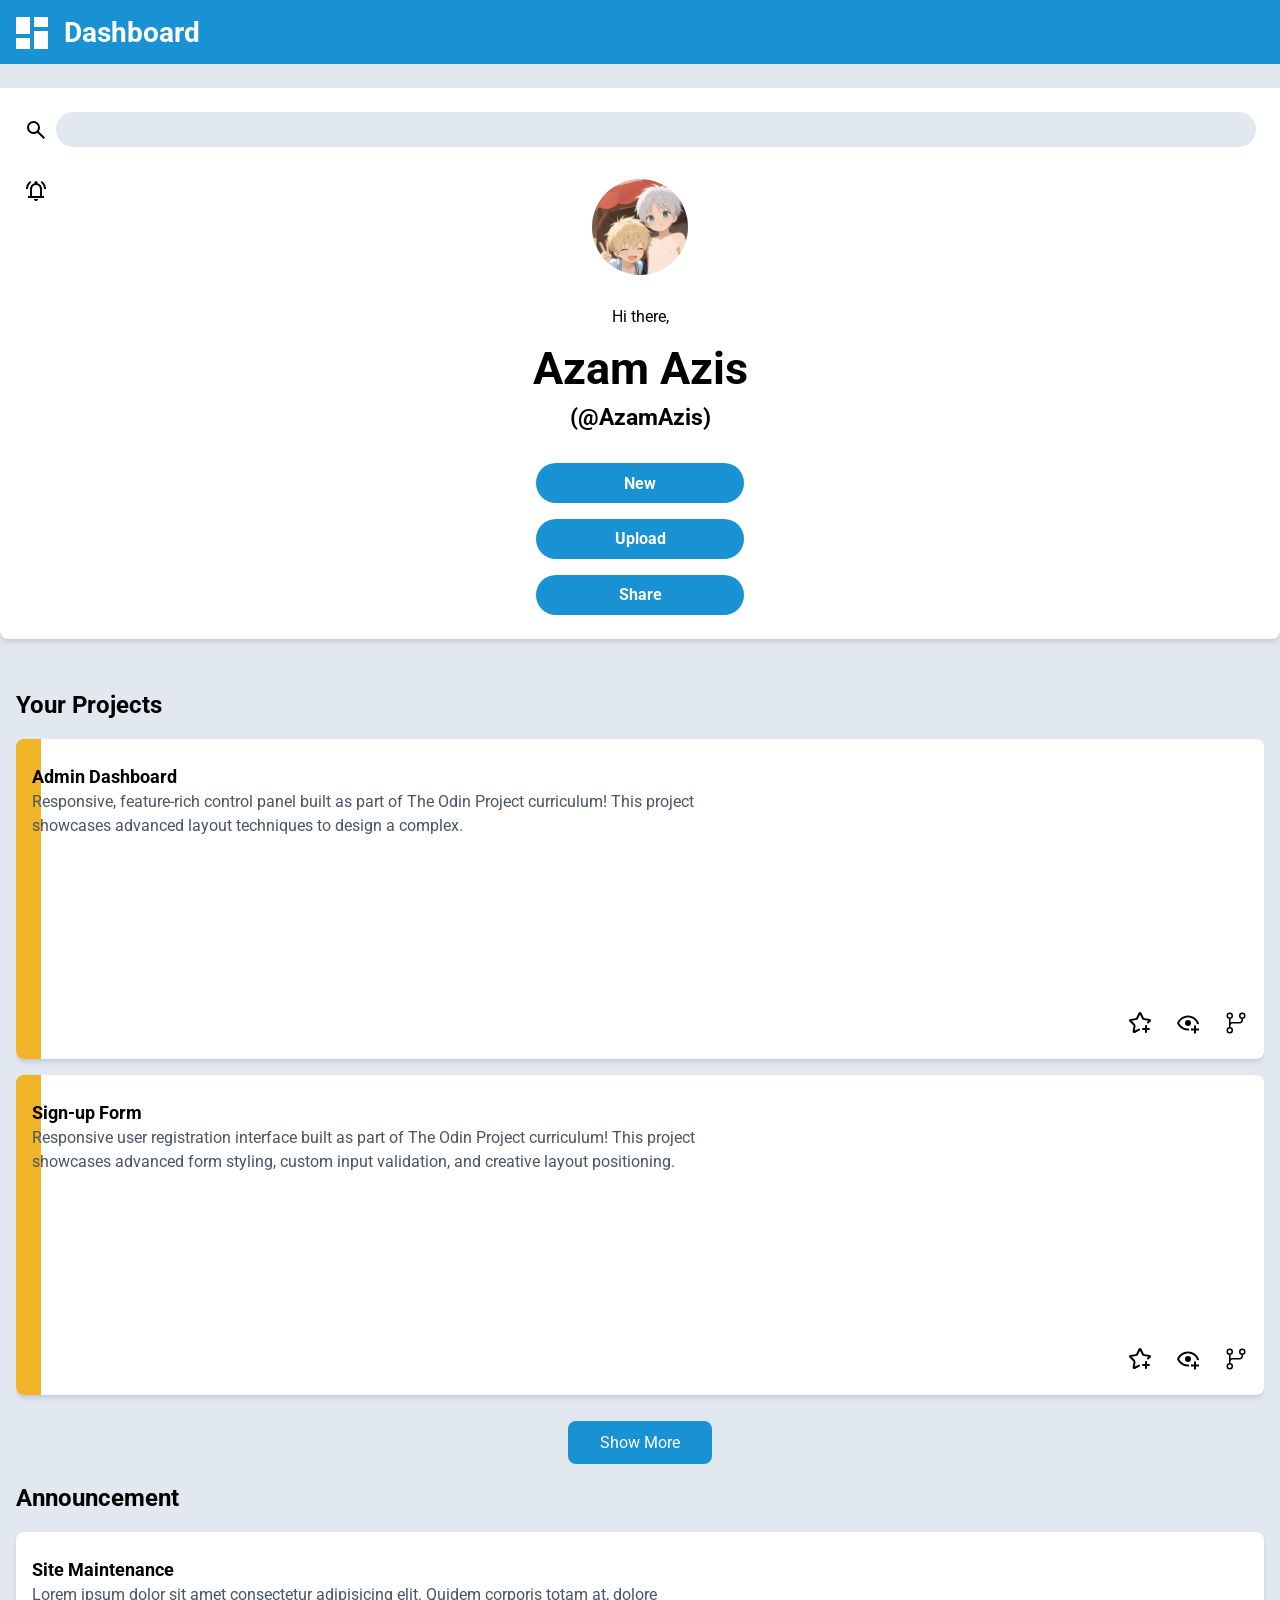
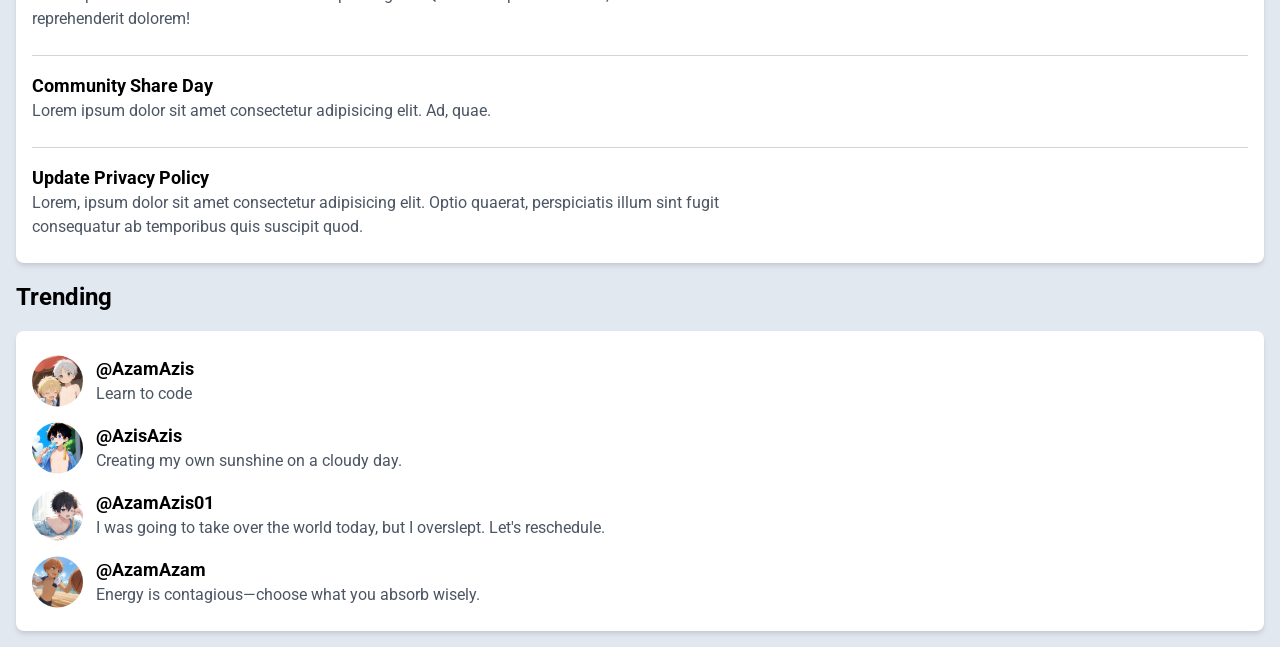
==== commit a2a50efe: "feat: add some styles" ====
--- a/index.html
+++ b/index.html
@@ -63,13 +63,13 @@
 	<header class="header-container">
 		<search class="search">
 			<form class="__container" action="#" method="get">
-				<button class="btn __btn" type="submit">
-					<img class="__icon" src="assets/img/search.svg" alt="Search button" />
+				<button class="btn __btn __search" type="submit">
+					<img class="__icon __search-icon" src="assets/img/search.svg" alt="Search button" />
 				</button>
 				<input class="__box" type="search" inputmode="search" spellcheck="false" />
-				<button class="btn __delete" type="button">
+				<button class="btn __btn __delete" type="button">
 					<img
-						class="__icon"
+						class="__icon __delete-icon"
 						src="assets/img/close.svg"
 						alt="Delete search keywords button"
 					>
@@ -304,6 +304,7 @@
 			<li class="__container">
 				<h3 class="__username">
 					<a
+						class="__link"
 						href="https://github.com/AzamAzis"
 						rel="noopener noreferrer"
 						target="_blank"
@@ -314,12 +315,13 @@
 				<p class="__status">Learn to code</p>
 			</li>
 			<li class="__container">
-				<h3 class="__username"><a href="/">@AzisAzis</a></h3>
-				<p class="status">Creating my own sunshine on a cloudy day.</p>
+				<h3 class="__username"><a class="__link" href="/">@AzisAzis</a></h3>
+				<p class="__status">Creating my own sunshine on a cloudy day.</p>
 			</li>
 			<li class="__container">
 				<h3 class="__username">
 					<a
+						class="__link"
 						href="https://x.com/AzamAzis01"
 						rel="noopener noreferrer"
 						target="_blank"
@@ -332,7 +334,7 @@
 				</p>
 			</li>
 			<li class="__container">
-				<h3 class="__username"><a href="/">@AzamAzam</a></h3>
+				<h3 class="__username"><a class="__link" href="/">@AzamAzam</a></h3>
 				<p class="__status">Energy is contagious—choose what you absorb wisely.</p>
 			</li>
 		</ul>
--- a/assets/css/styles.css
+++ b/assets/css/styles.css
@@ -29,7 +29,6 @@
 }
 
 .__icon {
-	display: inline-block;
 	min-height: var(--space-lg);
 	min-width: var(--space-lg);
 }
@@ -156,8 +155,6 @@
 	}
 }
 
-
-
 .menu,
 .btn {
 	-webkit-tap-highlight-color: transparent;
@@ -460,7 +457,7 @@
 	padding-inline: var(--space-md);
 
 	& .__container:not(:last-child) {
-		border-block-end: 2px solid #d8d3d3;
+		border-block-end: 1px solid #d8d3d3;
 		padding-block-end: var(--space-lg);
 	}
 
@@ -480,3 +477,78 @@
 		color: var(--clr-text-muted);
 	}
 }
+
+.trends {
+
+	&.__card {
+		display: grid;
+		gap: var(--space-md);
+		background-color: var(--clr-surface);
+		border-radius: var(--radius-sm);
+		padding-block: var(--space-lg);
+		padding-inline: var(--space-md);
+	}
+
+	& .__container {
+		position: relative;
+		padding-inline-start: 4rem;
+	}
+
+	& .__container::before {
+		content: "";
+		position: absolute;
+		left: 0;
+		top: 50%;
+		background-repeat: no-repeat;
+		background-size: contain;
+		border-radius: 50%;
+		height: 3.19em;
+		width: 3.19em;
+		transform: translateY(-50%);
+	}
+
+	& .__container:nth-child(1)::before {
+		background-image: url("../img/user1.png");
+	}
+
+	& .__container:nth-child(2)::before {
+		background-image: url("../img/user2.png");
+	}
+
+	& .__container:nth-child(3)::before {
+		background-image: url("../img/user3.png");
+	}
+
+	& .__container:nth-child(4)::before {
+		background-image: url("../img/user4.png");
+	}
+
+	& .__username {
+		font-size: var(--fs-md);
+		font-weight: bold;
+	}
+
+	& .__link:focus-visible {
+		border-radius: var(--radius-sm);
+		outline: 1px dashed var(--clr-primary);
+		outline-offset: var(--space-xs);
+	}
+
+	& .__link:visited {
+		color: #850404;
+	}
+
+	& .__status {
+		display: -webkit-box;
+		-webkit-box-orient: vertical;
+		-webkit-line-clamp: 1;
+		line-clamp: 1;
+		text-overflow: ellipsis;
+		height: min-content;
+		overflow: hidden;
+		color: var(--clr-text-muted);
+	}
+}
+
+/* ||MEDIA QUERIES */
+@media (min-width: 400px) {}
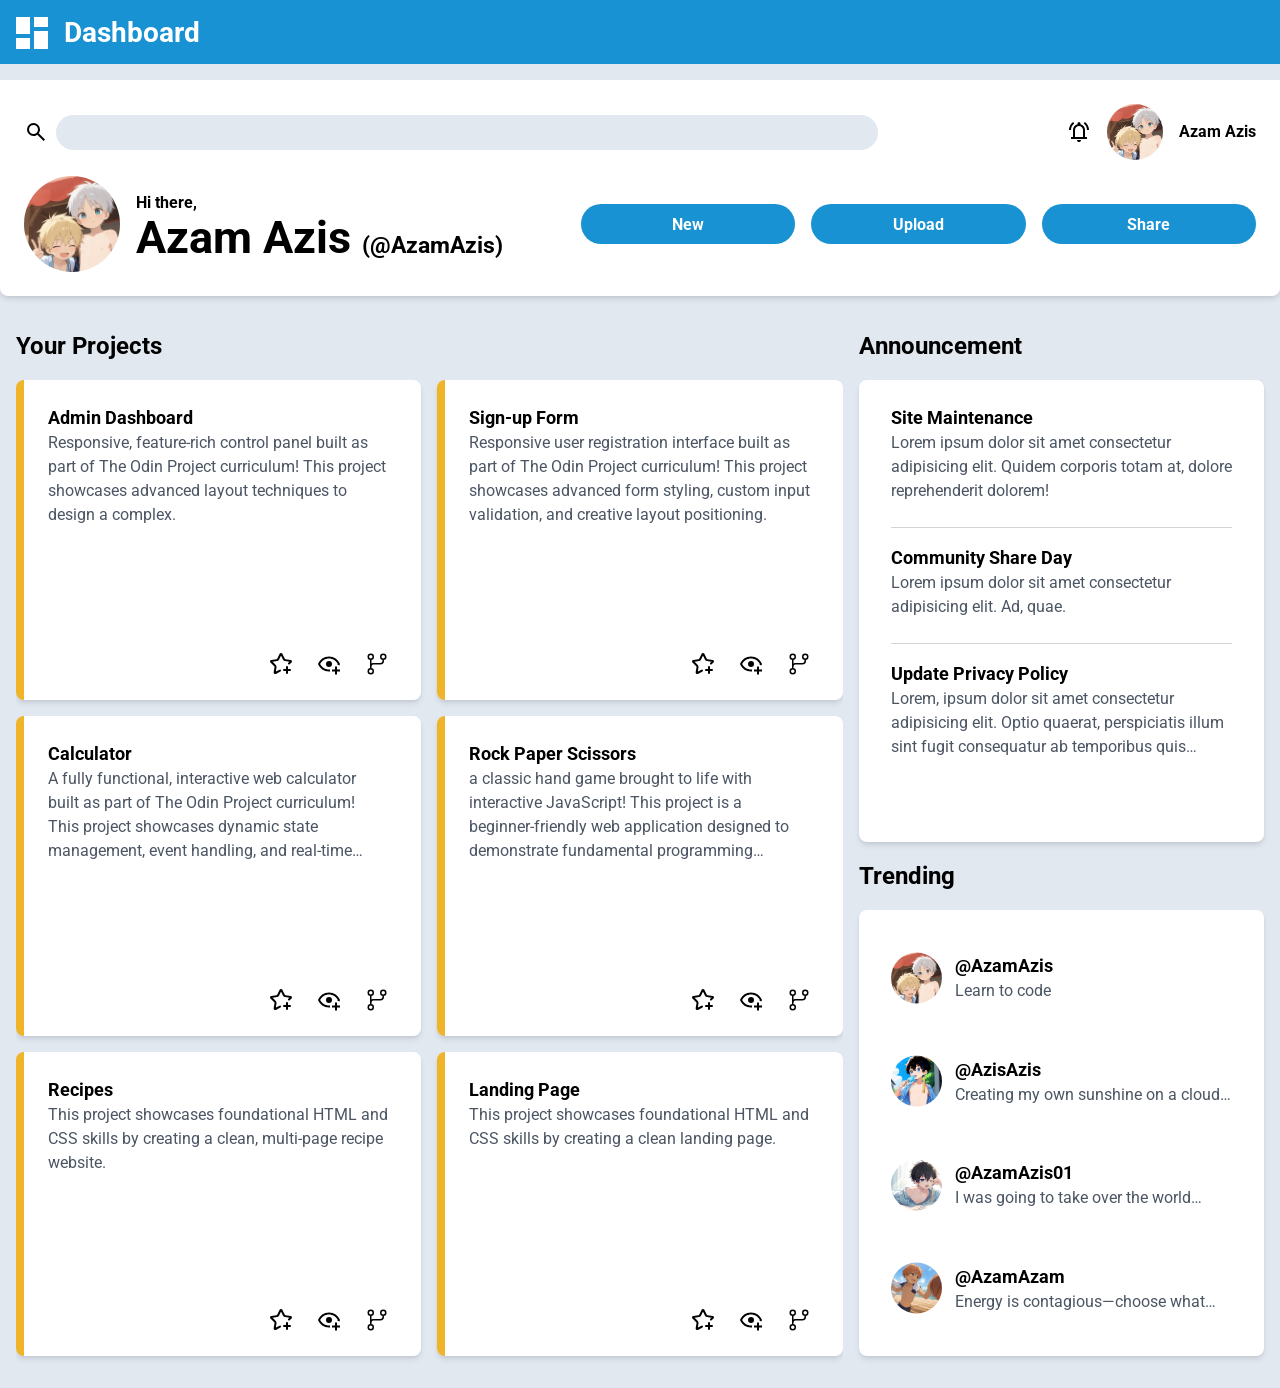
==== commit 466328b4: "feat: add responsive styles" ====
--- a/index.html
+++ b/index.html
@@ -66,7 +66,7 @@
 				<button class="btn __btn __search" type="submit">
 					<img class="__icon __search-icon" src="assets/img/search.svg" alt="Search button" />
 				</button>
-				<input class="__box" type="search" inputmode="search" spellcheck="false" />
+				<input class="__box" name="search" type="search" inputmode="search" spellcheck="false" />
 				<button class="btn __btn __delete" type="button">
 					<img
 						class="__icon __delete-icon"
--- a/assets/css/styles.css
+++ b/assets/css/styles.css
@@ -6,6 +6,7 @@
 	min-height: 100dvh;
 	font: var(--fs-base) / 1.5 "Roboto", sans-serif;
 	color: var(--clr-text-main);
+	line-height: 1.5;
 
 	&.__open {
 		overflow: hidden;
@@ -83,20 +84,23 @@
 }
 
 .sidebar {
-	position: absolute;
+	position: fixed;
+	inset: auto;
 	z-index: 9;
 	background-color: var(--clr-primary);
-	height: 100dvh;
-	padding-block: calc(var(--space-xl) * 1.15) 0;
+	height: calc(100% - (var(--space-xl) * 2));
+	overflow: auto;
+	padding-block: calc(var(--space-xl) * 1.15) var(--space-md);
 	padding-inline: var(--space-lg);
 	width: 100%;
-	transform: translateY(-100%);
+	transform: translateX(-100%);
 	visibility: hidden;
 	will-change: transform, visibility;
 	transition: all 0.5s ease-in;
+	scrollbar-width: none;
 
 	&.__open {
-		transform: translateY(0);
+		transform: translateX(0%);
 		visibility: visible;
 	}
 }
@@ -253,6 +257,10 @@
 		padding-inline: var(--space-md) calc(var(--space-xl) * 1.25);
 		width: 100%;
 		font: var(--fs-base) / 0.5rem "Roboto", sans-serif;
+	}
+
+	& .__box::-webkit-search-results-button {
+		display: none;
 	}
 
 	& .__box::-webkit-search-cancel-button {
@@ -380,7 +388,7 @@
 	}
 
 	& .__card:last-child {
-		margin-bottom: var(--space-md);
+		margin-block-end: var(--space-md);
 	}
 
 	& .__title {
@@ -390,18 +398,12 @@
 	& .__introduction {
 		display: -webkit-box;
 		-webkit-box-orient: vertical;
-		-webkit-line-clamp: 5;
-		line-clamp: 5;
+		-webkit-line-clamp: 4;
+		line-clamp: 4;
 		text-overflow: ellipsis;
 		height: min-content;
 		overflow: hidden;
 		color: var(--clr-text-muted);
-	}
-
-	@supports (not (line-clamp: vertical)) or (not (-webkit-line-clamp: vertical)) {
-		& .__introduction {
-			height: 7.5rem;
-		}
 	}
 
 	& .__icon {
@@ -490,6 +492,7 @@
 	}
 
 	& .__container {
+		align-self: center;
 		position: relative;
 		padding-inline-start: 4rem;
 	}
@@ -550,5 +553,200 @@
 	}
 }
 
+/* ||SUPPORTS */
+@supports not (scrollbar-width: none) {
+	.sidebar::-webkit-scrollbar {
+		width: 0;
+	}
+}
+
+	@supports not (-webkit-line-clamp: 4) {
+		.projects .__introduction {
+			height: 6.5rem;
+		}
+	}
+
 /* ||MEDIA QUERIES */
-@media (min-width: 400px) {}+@media (min-width: 500px) {
+	.header-container {
+		display: grid;
+		gap: var(--space-md);
+		grid-template-columns: 2fr repeat(2, max-content);
+	}
+
+	.search {
+		align-self: center;
+		margin-block-end: 0;
+	}
+
+.notification {
+	justify-self: end;
+	position: static;
+}
+	.profile {
+		justify-self: center;
+		display: block;
+
+		& .__picture {
+			border-radius: 50%;
+			height: 3.5rem;
+			margin-inline: auto;
+			width: 3.5rem;
+		}
+
+		& .__name {
+			display: none;
+		}
+	}
+	.user {
+		grid-column: 1 / 4;
+		align-items: center;
+		grid-template-columns: 1fr 2fr;
+		justify-items: start;
+
+		& .__picture,
+		& .__greeting {
+			margin-block-end: 0;
+		}
+
+		& .__picture {
+			justify-self: end;
+		}
+
+		& .__para,
+		& .__name {
+			text-align: start;
+		}
+
+		& .__para {
+			font-weight: bold;
+		}
+
+		& .__name {
+			margin-block-start: var(--space-sm);
+		}
+
+		& .__username {
+			margin-block-start: 0;
+		}
+
+		& .__username {
+			display: inline;
+		}
+
+		& .__btn {
+			grid-column: 1 / 3;
+		}
+	}
+}
+
+@media (min-width: 600px) {
+	.projects .__card,
+	.announcements.__card,
+	.trends.__card {
+		padding-inline: var(--space-xl);
+	}
+
+	.projects {
+		grid-template-columns: 1fr 1fr;
+		height: 100%;
+
+		& .__card:nth-last-child(2) {
+			margin-block-end: var(--space-md);
+		}
+	}
+
+	.show-more {
+		display: none;
+	}
+}
+
+@media (min-width: 700px) {
+	.search {
+
+		& .__box {
+			width: 80%;
+		}
+	}
+	.profile {
+		display: flex;
+		align-items: center;
+		gap: var(--space-md);
+		& .__name {
+			display: block;
+			font-weight: bold;
+		}
+	}
+
+	.user {
+		grid-template-columns: max-content 2fr repeat(3, 1fr);
+
+		& .__name {
+			line-height: 0.75;
+		}
+		& .__btn {
+			width: 100%;
+		}
+		& .__btn:first-of-type {
+			grid-column: 3 / 4;
+		}
+
+		& .__btn:nth-of-type(2) {
+			grid-column: 4 / 5;
+		}
+
+		& .__btn:last-of-type {
+			grid-column: 5 / 6;
+		}
+	}
+}
+
+@media (min-width: 900px) {
+	.header-container {
+		margin-block: var(--space-md);
+	}
+	.main-container {
+		display: grid;
+		gap: 1rem;
+		grid-template-columns: 1fr 1fr 1fr;
+		grid-template-rows: max-content 1fr max-content 1fr;
+		grid-template-areas:
+			"t-project t-project t-announcement"
+			"project project announcement"
+			"project project t-trending"
+			"project project trend"
+		;
+	}
+
+	.title,
+	.announcements {
+		margin-block-end: 0;
+	}
+
+	.title:first-of-type {
+		grid-area: t-project;
+	}
+
+	.title:nth-of-type(2) {
+		grid-area: t-announcement;
+	}
+
+	.title:last-of-type {
+		grid-area: t-trending;
+	}
+
+	.projects {
+		grid-area: project;
+	}
+
+	.announcements {
+		grid-area: announcement;
+	}
+
+	.trends {
+		grid-area: trend;
+		margin-block-end: var(--space-md);
+	}
+}
+
+@media (min-width: 1100px) {}
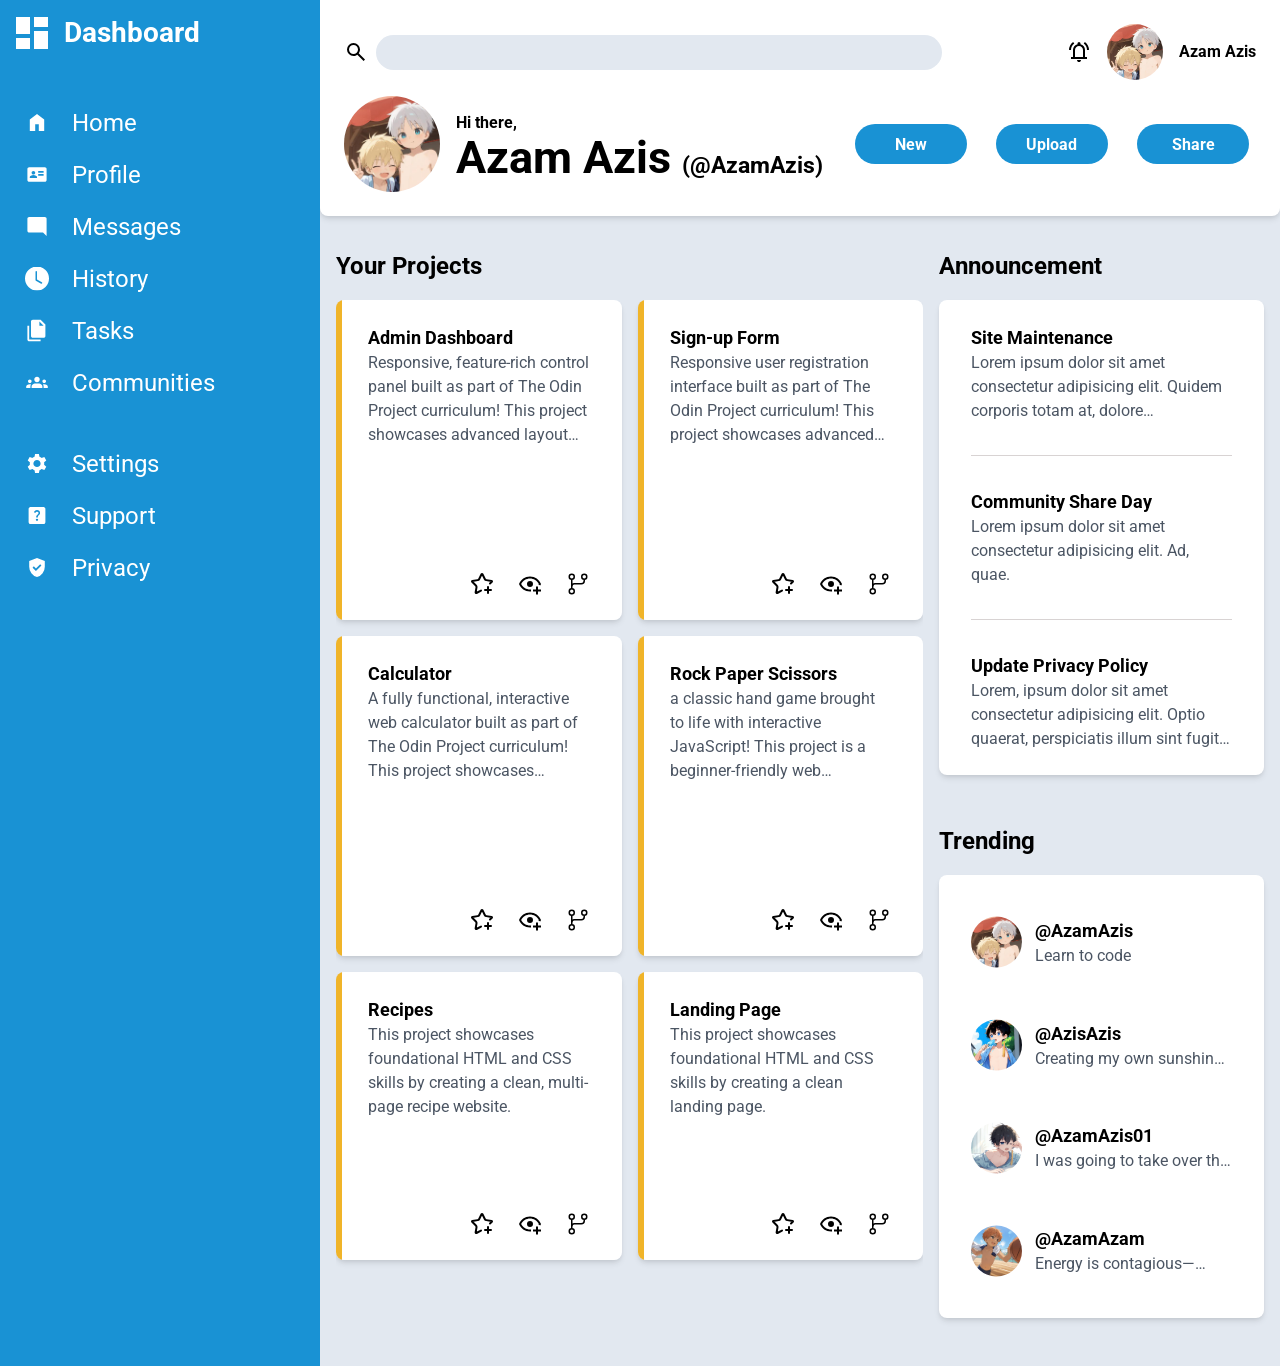
==== commit 2e1789e3: "feat: done" ====
--- a/index.html
+++ b/index.html
@@ -27,317 +27,321 @@
 	<script src="assets/js/script.js" defer></script>
 </head>
 <body>
-	<div class="sidebar-opener">
-		<button
-			class="btn dashboard"
-			type="button"
-			aria-label="dashboard switch"
-			aria-description="Click this button to open the dashboard menu. Click again to close."
-		>
-		<div class="btn square-container" type="button">
-			<div class="square" aria-hidden="true"></div>
-			<div class="square" aria-hidden="true"></div>
-			<div class="square" aria-hidden="true"></div>
-			<div class="square" aria-hidden="true"></div>
+	<div class="wrapper">
+		<div class="sidebar-opener">
+			<button
+				class="btn dashboard"
+				type="button"
+				aria-label="dashboard switch"
+				aria-description="Click this button to open the dashboard menu. Click again to close."
+			>
+			<div class="btn square-container" type="button">
+				<div class="square" aria-hidden="true"></div>
+				<div class="square" aria-hidden="true"></div>
+				<div class="square" aria-hidden="true"></div>
+				<div class="square" aria-hidden="true"></div>
+			</div>
+				<h2 class="__title">Dashboard</h2>
+			</button>
 		</div>
-			<h2 class="__title">Dashboard</h2>
-		</button>
+		<aside class="sidebar">
+			<nav class="nav-container">
+				<ul class="navigation" aria-label="navigation menu">
+					<li class="menu"><a class="__link" href="/">Home</a></li>
+					<li class="menu"><a class="__link" href="/">Profile</a></li>
+					<li class="menu"><a class="__link" href="/">Messages</a></li>
+					<li class="menu"><a class="__link" href="/">History</a></li>
+					<li class="menu"><a class="__link" href="/">Tasks</a></li>
+					<li class="menu"><a class="__link" href="/">Communities</a></li>
+				</ul>
+				<ul class="permission" aria-label="permission settings">
+					<li class="menu"><a class="__link" href="/">Settings</a></li>
+					<li class="menu"><a class="__link" href="/">Support</a></li>
+					<li class="menu"><a class="__link" href="/">Privacy</a></li>
+				</ul>
+			</nav>
+		</aside>
 	</div>
-	<aside class="sidebar">
-		<nav class="nav-container">
-			<ul class="navigation" aria-label="navigation menu">
-				<li class="menu"><a class="__link" href="/">Home</a></li>
-				<li class="menu"><a class="__link" href="/">Profile</a></li>
-				<li class="menu"><a class="__link" href="/">Messages</a></li>
-				<li class="menu"><a class="__link" href="/">History</a></li>
-				<li class="menu"><a class="__link" href="/">Tasks</a></li>
-				<li class="menu"><a class="__link" href="/">Communities</a></li>
-			</ul>
-			<ul class="permission" aria-label="permission settings">
-				<li class="menu"><a class="__link" href="/">Settings</a></li>
-				<li class="menu"><a class="__link" href="/">Support</a></li>
-				<li class="menu"><a class="__link" href="/">Privacy</a></li>
-			</ul>
-		</nav>
-	</aside>
-	<header class="header-container">
-		<search class="search">
-			<form class="__container" action="#" method="get">
-				<button class="btn __btn __search" type="submit">
-					<img class="__icon __search-icon" src="assets/img/search.svg" alt="Search button" />
-				</button>
-				<input class="__box" name="search" type="search" inputmode="search" spellcheck="false" />
-				<button class="btn __btn __delete" type="button">
-					<img
-						class="__icon __delete-icon"
-						src="assets/img/close.svg"
-						alt="Delete search keywords button"
-					>
-				</button>
-			</form>
-		</search>
-		<button class="btn notification" type="button">
-			<img
-				class="__icon"
-				src="assets/img/notification.svg"
-				alt="notification"
-			/>
-		</button>
-		<div class="profile">
-			<img
-				class="__picture"
-				src="assets/img/profile-picture.jpg"
-				alt="Profile"
-			/>
-			<p class="__name">
-				<a
-					class="__link"
-					href="https://github.com/AzamAzis"
-					rel="noopener noreferrer"
-					target="_blank"
-				>
-					Azam Azis
-				</a>
-			</p>
-		</div>
-		<div class="user">
-			<img class="__picture" src="assets/img/profile-picture.jpg" alt="Profile" />
-			<div class="__greeting">
-				<p class="__para">Hi there,</p>
-				<h1 class="name __name">Azam Azis <span class="__username">(@AzamAzis)</span></h1>
-			</div>
-			<button class="btn __btn" type="button">New</button>
-			<button class="btn __btn" type="button">Upload</button>
-			<button class="btn __btn" type="button">Share</button>
-		</div>
-	</header>
-	<main class="main-container">
-		<h2 class="title">Your Projects</h2>
-		<ul class="projects">
-			<li class="__card">
-				<h3 class="__title">Admin Dashboard</h3>
-				<p class="__introduction">
-					Responsive, feature-rich control panel built as part of The Odin Project
-					curriculum! This project showcases advanced layout techniques to design a
-					complex.
-				</p>
-				<div class="icons">
-					<button class="btn __icon favorite" type="button">
+	<div class="wrapper">
+		<header class="header-container">
+			<search class="search">
+				<form class="__container" action="#" method="get">
+					<button class="btn __btn __search" type="submit">
+						<img class="__icon __search-icon" src="assets/img/search.svg" alt="Search button" />
+					</button>
+					<input class="__box" name="search" type="search" inputmode="search" spellcheck="false" />
+					<button class="btn __btn __delete" type="button">
 						<img
-							class="icon star-plus"
-							src="assets/img/star-plus.svg"
-							alt="Add to favorite."
-						/>
+							class="__icon __delete-icon"
+							src="assets/img/close.svg"
+							alt="Delete search keywords button"
+						>
 					</button>
-					<button class="btn __icon watch-list" type="button">
-						<img class="icon eye-plus" src="assets/img/eye-plus.svg" alt="Watch list." />
-					</button>
-					<a
-						class="btn __icon __link"
-						href="https://github.com/AzamAzis/Project_Admin-Dashboard__TheOdinProject"
-						target="_blank"
-					>
-						<img class="icon" src="assets/img/git-branch.svg" alt="Git branch." />
-					</a>
-				</div>
-			</li>
-			<li class="__card">
-				<h3 class="__title">Sign-up Form</h3>
-				<p class="__introduction">
-					Responsive user registration interface built as part of The Odin Project
-					curriculum! This project showcases advanced form styling, custom input
-					validation, and creative layout positioning.
-				</p>
-				<div class="icons">
-					<button class="btn __icon favorite" type="button" aria-label="Add to favorite.">
-						<img
-							class="icon star-plus"
-							src="assets/img/star-plus.svg"
-							alt="Add to favorite."
-						/>
-					</button>
-					<button class="btn __icon watch-list" type="button">
-						<img class="icon eye-plus" src="assets/img/eye-plus.svg" alt="Watch list." />
-					</button>
-					<a
-						class="btn __icon __link"
-						href="https://github.com/AzamAzis/Project-Sign-up-Form"
-						target="_blank"
-					>
-						<img class="icon" src="assets/img/git-branch.svg" alt="Git branch." />
-					</a>
-				</div>
-			</li>
-			<li class="__card">
-				<h3 class="__title">Calculator</h3>
-				<p class="__introduction">
-					A fully functional, interactive web calculator built as part of The Odin Project
-					curriculum! This project showcases dynamic state management, event handling,
-					and real-time DOM updates
-				</p>
-				<div class="icons">
-					<button class="btn __icon favorite" type="button" aria-label="Add to favorite.">
-						<img
-							class="icon star-plus"
-							src="assets/img/star-plus.svg"
-							alt="Add to favorite."
-						/>
-					</button>
-					<button class="btn __icon watch-list" type="button">
-						<img class="icon eye-plus" src="assets/img/eye-plus.svg" alt="Watch list." />
-					</button>
-					<a
-						class="btn __icon __link"
-						href="https://github.com/AzamAzis/Odin_Project-Calculator"
-						target="_blank"
-					>
-						<img class="icon" src="assets/img/git-branch.svg" alt="Git branch." />
-					</a>
-				</div>
-			</li>
-			<li class="__card">
-				<h3 class="__title">Rock Paper Scissors</h3>
-				<p class="__introduction">
-					a classic hand game brought to life with interactive JavaScript! This project
-					is a beginner-friendly web application designed to demonstrate fundamental
-					programming concepts through a fun, nostalgic game.
-				</p>
-				<div class="icons">
-					<button class="btn __icon favorite" type="button" aria-label="Add to favorite.">
-						<img
-							class="icon star-plus"
-							src="assets/img/star-plus.svg"
-							alt="Add to favorite."
-						/>
-					</button>
-					<button class="btn __icon watch-list" type="button">
-						<img class="icon eye-plus" src="assets/img/eye-plus.svg" alt="Watch list." />
-					</button>
-						<a
-							class="btn __icon __link"
-							href="https://github.com/AzamAzis/Rock_Paper_Scissors"
-							target="_blank"
-						>
-							<img class="icon" src="assets/img/git-branch.svg" alt="Git branch." />
-						</a>
-				</div>
-			</li>
-			<li class="__card">
-				<h3 class="__title">Recipes</h3>
-				<p class="__introduction">
-					This project showcases foundational HTML and CSS skills by creating a clean,
-					multi-page recipe website.
-				</p>
-				<div class="icons">
-					<button class="btn __icon favorite" type="button" aria-label="Add to favorite.">
-						<img
-							class="icon star-plus"
-							src="assets/img/star-plus.svg"
-							alt="Add to favorite."
-						/>
-					</button>
-					<button class="btn __icon watch-list" type="button">
-						<img class="icon eye-plus" src="assets/img/eye-plus.svg" alt="Watch list." />
-					</button>
-						<a
-							class="btn __icon __link"
-							href="https://github.com/AzamAzis/odin-recipes"
-							target="_blank"
-						>
-							<img class="icon" src="assets/img/git-branch.svg" alt="Git branch." />
-						</a>
-				</div>
-			</li>
-			<li class="__card">
-				<h3 class="__title">Landing Page</h3>
-				<p class="__introduction">
-					This project showcases foundational HTML and CSS skills by creating a clean
-					landing page.
-				</p>
-				<div class="icons">
-					<button class="btn __icon favorite" type="button" aria-label="Add to favorite.">
-						<img
-							class="icon star-plus"
-							src="assets/img/star-plus.svg"
-							alt="Add to favorite."
-						/>
-					</button>
-					<button class="btn __icon watch-list" type="button">
-						<img class="icon eye-plus" src="assets/img/eye-plus.svg" alt="Watch list." />
-					</button>
-						<a
-							class="btn __icon __link"
-							href="https://github.com/AzamAzis/flexbox-landing-page"
-							target="_blank"
-						>
-							<img class="icon" src="assets/img/git-branch.svg" alt="Git branch." />
-						</a>
-				</div>
-			</li>
-		</ul>
-		<button class="btn show-more show-project" type="button">Show More</button>
-		<h2 class="title">Announcement</h2>
-		<ul class="announcements __card">
-			<li class="__container">
-				<h3 class="__title">Site Maintenance</h3>
-				<p class="__detail">
-					Lorem ipsum dolor sit amet consectetur adipisicing elit. Quidem corporis totam
-					at, dolore reprehenderit dolorem!
-				</p>
-			</li>
-			<li class="__container">
-				<h3 class="__title">Community Share Day</h3>
-				<p class="__detail">
-					Lorem ipsum dolor sit amet consectetur adipisicing elit. Ad, quae.
-				</p>
-			</li>
-			<li class="__container">
-				<h3 class="__title">Update Privacy Policy</h3>
-				<p class="__detail">
-					Lorem, ipsum dolor sit amet consectetur adipisicing elit. Optio quaerat,
-					perspiciatis illum sint fugit consequatur ab temporibus quis suscipit quod.
-				</p>
-			</li>
-		</ul>
-		<h2 class="title">Trending</h2>
-		<ul class="trends __card">
-			<li class="__container">
-				<h3 class="__username">
+				</form>
+			</search>
+			<button class="btn notification" type="button">
+				<img
+					class="__icon"
+					src="assets/img/notification.svg"
+					alt="notification"
+				/>
+			</button>
+			<div class="profile">
+				<img
+					class="__picture"
+					src="assets/img/profile-picture.jpg"
+					alt="Profile"
+				/>
+				<p class="__name">
 					<a
 						class="__link"
 						href="https://github.com/AzamAzis"
 						rel="noopener noreferrer"
 						target="_blank"
 					>
-						@AzamAzis
+						Azam Azis
 					</a>
-				</h3>
-				<p class="__status">Learn to code</p>
-			</li>
-			<li class="__container">
-				<h3 class="__username"><a class="__link" href="/">@AzisAzis</a></h3>
-				<p class="__status">Creating my own sunshine on a cloudy day.</p>
-			</li>
-			<li class="__container">
-				<h3 class="__username">
-					<a
-						class="__link"
-						href="https://x.com/AzamAzis01"
-						rel="noopener noreferrer"
-						target="_blank"
-					>
-						@AzamAzis01
-					</a>
-				</h3>
-				<p class="__status">
-					I was going to take over the world today, but I overslept. Let's reschedule.
 				</p>
-			</li>
-			<li class="__container">
-				<h3 class="__username"><a class="__link" href="/">@AzamAzam</a></h3>
-				<p class="__status">Energy is contagious—choose what you absorb wisely.</p>
-			</li>
-		</ul>
-	</main>
+			</div>
+			<div class="user">
+				<img class="__picture" src="assets/img/profile-picture.jpg" alt="Profile" />
+				<div class="__greeting">
+					<p class="__para">Hi there,</p>
+					<h1 class="name __name">Azam Azis <span class="__username">(@AzamAzis)</span></h1>
+				</div>
+				<button class="btn __btn" type="button">New</button>
+				<button class="btn __btn" type="button">Upload</button>
+				<button class="btn __btn" type="button">Share</button>
+			</div>
+		</header>
+		<main class="main-container">
+			<h2 class="title">Your Projects</h2>
+			<ul class="projects">
+				<li class="__card">
+					<h3 class="__title">Admin Dashboard</h3>
+					<p class="__introduction">
+						Responsive, feature-rich control panel built as part of The Odin Project
+						curriculum! This project showcases advanced layout techniques to design a
+						complex.
+					</p>
+					<div class="icons">
+						<button class="btn __icon favorite" type="button">
+							<img
+								class="icon star-plus"
+								src="assets/img/star-plus.svg"
+								alt="Add to favorite."
+							/>
+						</button>
+						<button class="btn __icon watch-list" type="button">
+							<img class="icon eye-plus" src="assets/img/eye-plus.svg" alt="Watch list." />
+						</button>
+						<a
+							class="btn __icon __link"
+							href="https://github.com/AzamAzis/Project_Admin-Dashboard__TheOdinProject"
+							target="_blank"
+						>
+							<img class="icon" src="assets/img/git-branch.svg" alt="Git branch." />
+						</a>
+					</div>
+				</li>
+				<li class="__card">
+					<h3 class="__title">Sign-up Form</h3>
+					<p class="__introduction">
+						Responsive user registration interface built as part of The Odin Project
+						curriculum! This project showcases advanced form styling, custom input
+						validation, and creative layout positioning.
+					</p>
+					<div class="icons">
+						<button class="btn __icon favorite" type="button" aria-label="Add to favorite.">
+							<img
+								class="icon star-plus"
+								src="assets/img/star-plus.svg"
+								alt="Add to favorite."
+							/>
+						</button>
+						<button class="btn __icon watch-list" type="button">
+							<img class="icon eye-plus" src="assets/img/eye-plus.svg" alt="Watch list." />
+						</button>
+						<a
+							class="btn __icon __link"
+							href="https://github.com/AzamAzis/Project-Sign-up-Form"
+							target="_blank"
+						>
+							<img class="icon" src="assets/img/git-branch.svg" alt="Git branch." />
+						</a>
+					</div>
+				</li>
+				<li class="__card">
+					<h3 class="__title">Calculator</h3>
+					<p class="__introduction">
+						A fully functional, interactive web calculator built as part of The Odin Project
+						curriculum! This project showcases dynamic state management, event handling,
+						and real-time DOM updates
+					</p>
+					<div class="icons">
+						<button class="btn __icon favorite" type="button" aria-label="Add to favorite.">
+							<img
+								class="icon star-plus"
+								src="assets/img/star-plus.svg"
+								alt="Add to favorite."
+							/>
+						</button>
+						<button class="btn __icon watch-list" type="button">
+							<img class="icon eye-plus" src="assets/img/eye-plus.svg" alt="Watch list." />
+						</button>
+						<a
+							class="btn __icon __link"
+							href="https://github.com/AzamAzis/Odin_Project-Calculator"
+							target="_blank"
+						>
+							<img class="icon" src="assets/img/git-branch.svg" alt="Git branch." />
+						</a>
+					</div>
+				</li>
+				<li class="__card">
+					<h3 class="__title">Rock Paper Scissors</h3>
+					<p class="__introduction">
+						a classic hand game brought to life with interactive JavaScript! This project
+						is a beginner-friendly web application designed to demonstrate fundamental
+						programming concepts through a fun, nostalgic game.
+					</p>
+					<div class="icons">
+						<button class="btn __icon favorite" type="button" aria-label="Add to favorite.">
+							<img
+								class="icon star-plus"
+								src="assets/img/star-plus.svg"
+								alt="Add to favorite."
+							/>
+						</button>
+						<button class="btn __icon watch-list" type="button">
+							<img class="icon eye-plus" src="assets/img/eye-plus.svg" alt="Watch list." />
+						</button>
+							<a
+								class="btn __icon __link"
+								href="https://github.com/AzamAzis/Rock_Paper_Scissors"
+								target="_blank"
+							>
+								<img class="icon" src="assets/img/git-branch.svg" alt="Git branch." />
+							</a>
+					</div>
+				</li>
+				<li class="__card">
+					<h3 class="__title">Recipes</h3>
+					<p class="__introduction">
+						This project showcases foundational HTML and CSS skills by creating a clean,
+						multi-page recipe website.
+					</p>
+					<div class="icons">
+						<button class="btn __icon favorite" type="button" aria-label="Add to favorite.">
+							<img
+								class="icon star-plus"
+								src="assets/img/star-plus.svg"
+								alt="Add to favorite."
+							/>
+						</button>
+						<button class="btn __icon watch-list" type="button">
+							<img class="icon eye-plus" src="assets/img/eye-plus.svg" alt="Watch list." />
+						</button>
+							<a
+								class="btn __icon __link"
+								href="https://github.com/AzamAzis/odin-recipes"
+								target="_blank"
+							>
+								<img class="icon" src="assets/img/git-branch.svg" alt="Git branch." />
+							</a>
+					</div>
+				</li>
+				<li class="__card">
+					<h3 class="__title">Landing Page</h3>
+					<p class="__introduction">
+						This project showcases foundational HTML and CSS skills by creating a clean
+						landing page.
+					</p>
+					<div class="icons">
+						<button class="btn __icon favorite" type="button" aria-label="Add to favorite.">
+							<img
+								class="icon star-plus"
+								src="assets/img/star-plus.svg"
+								alt="Add to favorite."
+							/>
+						</button>
+						<button class="btn __icon watch-list" type="button">
+							<img class="icon eye-plus" src="assets/img/eye-plus.svg" alt="Watch list." />
+						</button>
+							<a
+								class="btn __icon __link"
+								href="https://github.com/AzamAzis/flexbox-landing-page"
+								target="_blank"
+							>
+								<img class="icon" src="assets/img/git-branch.svg" alt="Git branch." />
+							</a>
+					</div>
+				</li>
+			</ul>
+			<button class="btn show-more show-project" type="button">Show More</button>
+			<h2 class="title">Announcement</h2>
+			<ul class="announcements __card">
+				<li class="__container">
+					<h3 class="__title">Site Maintenance</h3>
+					<p class="__detail">
+						Lorem ipsum dolor sit amet consectetur adipisicing elit. Quidem corporis totam
+						at, dolore reprehenderit dolorem!
+					</p>
+				</li>
+				<li class="__container">
+					<h3 class="__title">Community Share Day</h3>
+					<p class="__detail">
+						Lorem ipsum dolor sit amet consectetur adipisicing elit. Ad, quae.
+					</p>
+				</li>
+				<li class="__container">
+					<h3 class="__title">Update Privacy Policy</h3>
+					<p class="__detail">
+						Lorem, ipsum dolor sit amet consectetur adipisicing elit. Optio quaerat,
+						perspiciatis illum sint fugit consequatur ab temporibus quis suscipit quod.
+					</p>
+				</li>
+			</ul>
+			<h2 class="title">Trending</h2>
+			<ul class="trends __card">
+				<li class="__container">
+					<h3 class="__username">
+						<a
+							class="__link"
+							href="https://github.com/AzamAzis"
+							rel="noopener noreferrer"
+							target="_blank"
+						>
+							@AzamAzis
+						</a>
+					</h3>
+					<p class="__status">Learn to code</p>
+				</li>
+				<li class="__container">
+					<h3 class="__username"><a class="__link" href="/">@AzisAzis</a></h3>
+					<p class="__status">Creating my own sunshine on a cloudy day.</p>
+				</li>
+				<li class="__container">
+					<h3 class="__username">
+						<a
+							class="__link"
+							href="https://x.com/AzamAzis01"
+							rel="noopener noreferrer"
+							target="_blank"
+						>
+							@AzamAzis01
+						</a>
+					</h3>
+					<p class="__status">
+						I was going to take over the world today, but I overslept. Let's reschedule.
+					</p>
+				</li>
+				<li class="__container">
+					<h3 class="__username"><a class="__link" href="/">@AzamAzam</a></h3>
+					<p class="__status">Energy is contagious—choose what you absorb wisely.</p>
+				</li>
+			</ul>
+		</main>
+	</div>
 </body>
 </html>
--- a/assets/css/styles.css
+++ b/assets/css/styles.css
@@ -458,9 +458,13 @@
 	padding-block: var(--space-lg);
 	padding-inline: var(--space-md);
 
+	& .__container:not(:first-child) {
+		padding-block-start: var(--space-md);
+	}
+
 	& .__container:not(:last-child) {
 		border-block-end: 1px solid #d8d3d3;
-		padding-block-end: var(--space-lg);
+		padding-block-end: var(--space-xl);
 	}
 
 	& .__title {
@@ -648,7 +652,7 @@
 	}
 
 	.projects {
-		grid-template-columns: 1fr 1fr;
+		grid-template-columns: repeat(2, 1fr);
 		height: 100%;
 
 		& .__card:nth-last-child(2) {
@@ -705,10 +709,17 @@
 	.header-container {
 		margin-block: var(--space-md);
 	}
+
+	.user {
+		grid-template-columns: max-content 3fr repeat(3, 1fr);
+		& .__btn {
+			max-width: 7rem;
+		}
+	}
 	.main-container {
 		display: grid;
 		gap: 1rem;
-		grid-template-columns: 1fr 1fr 1fr;
+		grid-template-columns: 1fr 1fr min(22rem, 35%);
 		grid-template-rows: max-content 1fr max-content 1fr;
 		grid-template-areas:
 			"t-project t-project t-announcement"
@@ -733,6 +744,7 @@
 
 	.title:last-of-type {
 		grid-area: t-trending;
+		margin-block-start: 2rem;
 	}
 
 	.projects {
@@ -749,4 +761,69 @@
 	}
 }
 
-@media (min-width: 1100px) {}+@media (min-width: 1100px) {
+	body {
+		display: grid;
+		grid-template-columns: min(20rem, 25%) 2fr;
+	}
+
+	.sidebar {
+		position: static;
+		visibility: visible;
+		transform: translateX(0);
+	}
+
+	.header-container {
+		margin-block-start: 0;
+	}
+
+	.projects .__card:last-child,
+	.projects .__card:nth-last-child(2),
+	.trends {
+		margin-block-end: var(--space-xl);
+	}
+}
+
+@media (min-width: 1400px) {
+	.header-container {
+		gap: var(--space-xl);
+		padding-inline: calc(var(--space-xl) * 2);
+	}
+
+	.search {
+
+		& .__container {
+			gap: var(--space-lg);
+		}
+	}
+
+	.profile {
+		gap: var(--space-xl);
+
+		& .__link {
+			font-size: var(--fs-lg);
+		}
+	}
+
+	.user {
+		grid-template-columns: max-content 1fr repeat(3, 7rem);
+	}
+
+	.main-container{
+		padding-inline: var(--space-lg);
+	}
+
+	.title:last-of-type {
+		margin-block-start: var(--space-md);
+	}
+}
+
+@media (min-width: 1600px) {
+	.main-container {
+		column-gap: var(--space-xl);
+	}
+
+	.projects {
+		gap: var(--space-xl);
+	}
+}
